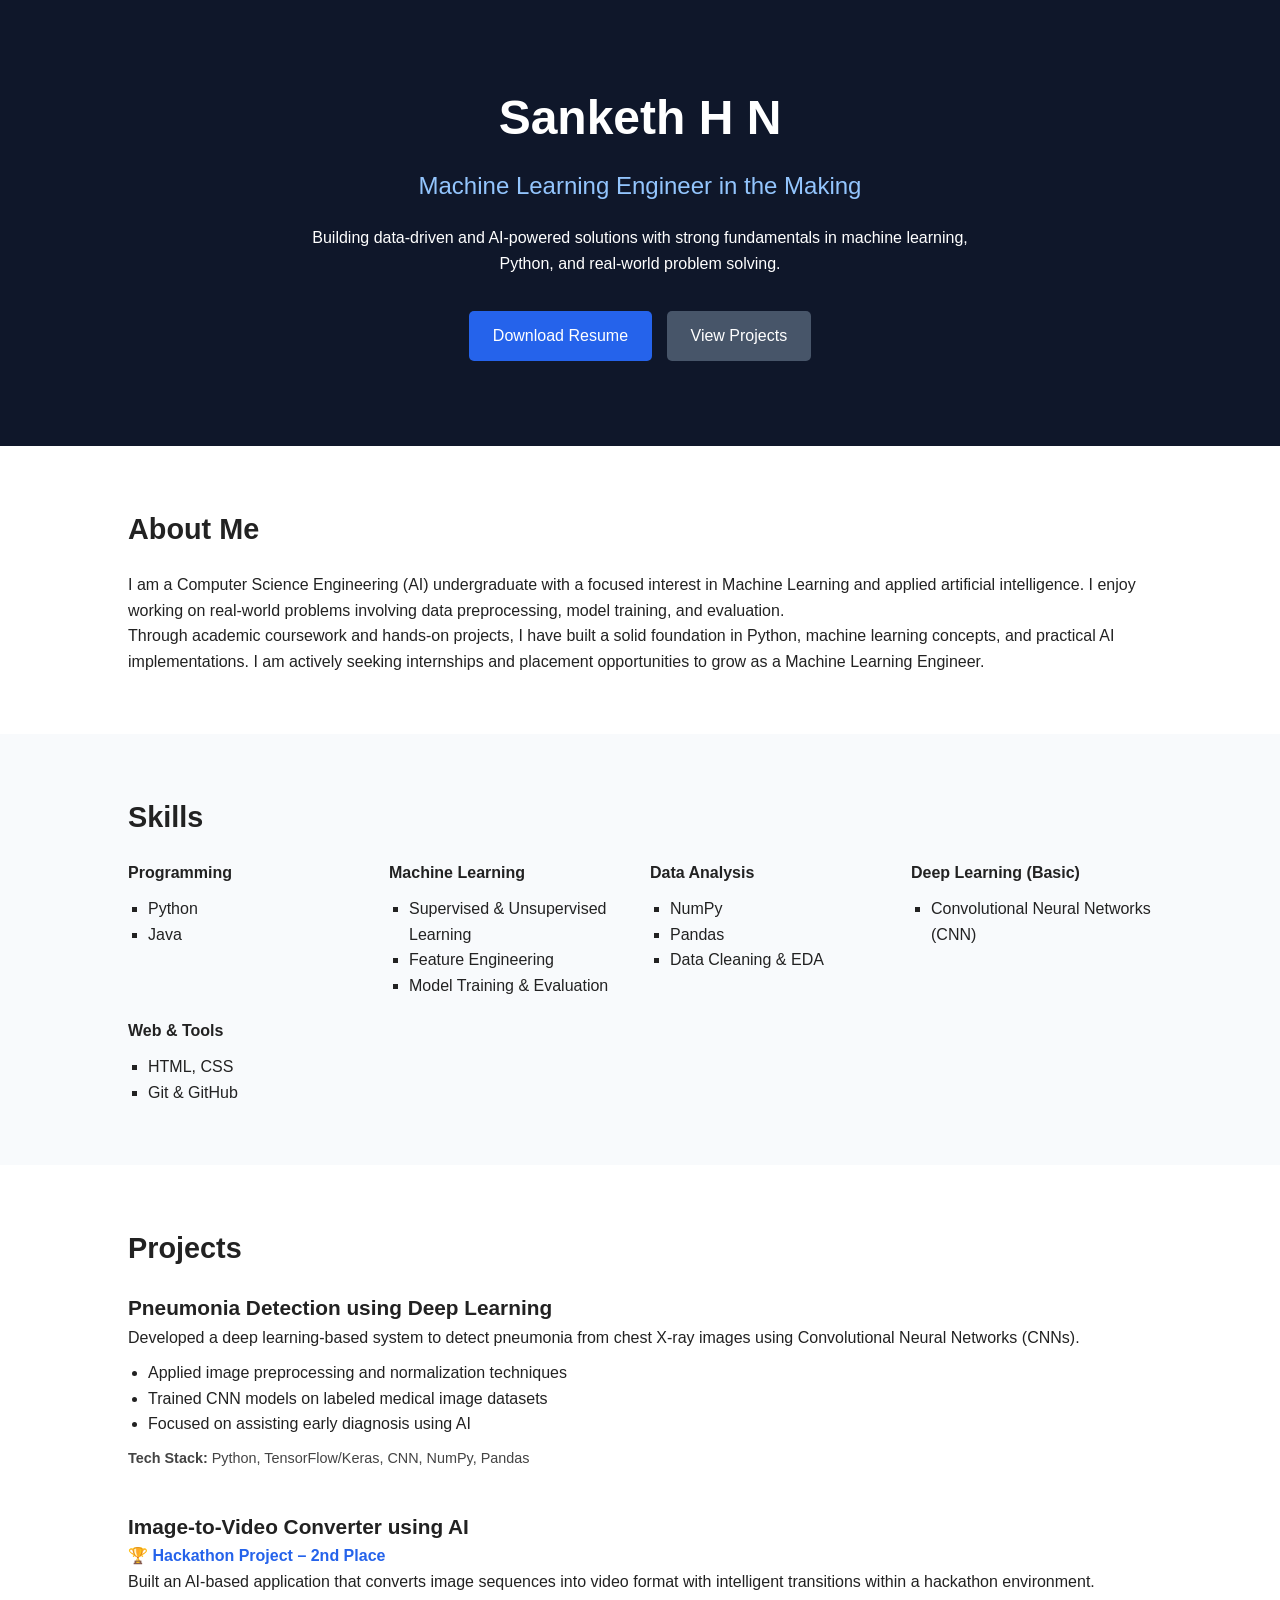
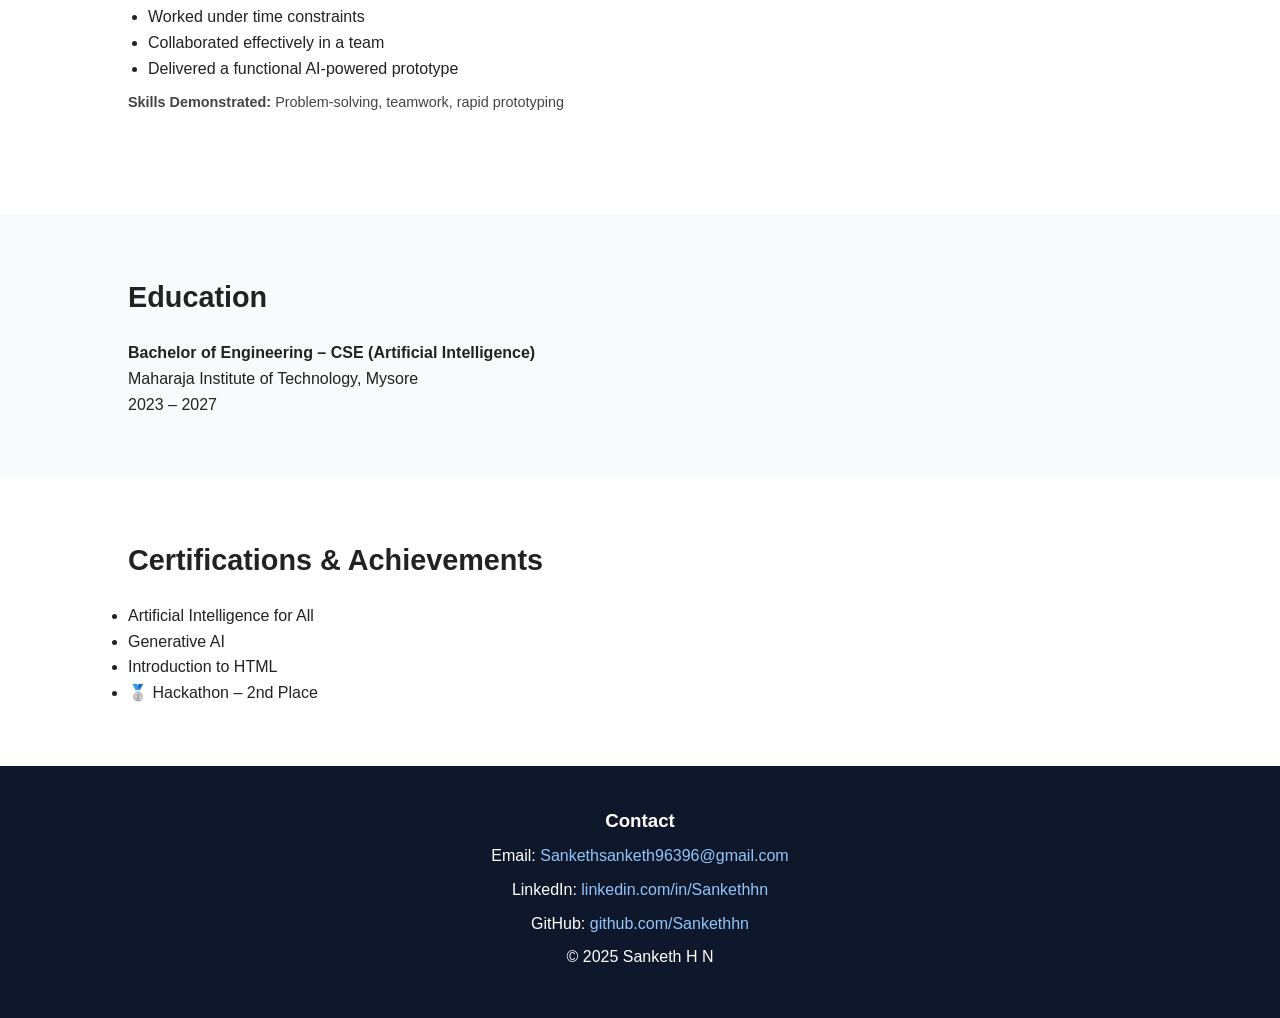
==== index.html @ 24d9e669 "Initial commit of portfolio website" ====
<!DOCTYPE html>
<html lang="en">
<head>
    <meta charset="UTF-8">
    <meta name="viewport" content="width=device-width, initial-scale=1.0">
    <title>Sanketh H N | Machine Learning Engineer</title>
    <link rel="stylesheet" href="style.css">
</head>
<body>

    <!-- HERO SECTION -->
    <header class="hero">
        <h1>Sanketh H N</h1>
        <h2>Machine Learning Engineer in the Making</h2>
        <p>
            Building data-driven and AI-powered solutions with strong fundamentals in
            machine learning, Python, and real-world problem solving.
        </p>
        <div class="buttons">
            <a href="assets/Sanketh_HN_Resume.pdf" target="_blank" class="btn">Download Resume</a>
            <a href="#projects" class="btn secondary">View Projects</a>
        </div>
    </header>

    <!-- ABOUT SECTION -->
    <section class="section">
        <h3>About Me</h3>
        <p>
            I am a Computer Science Engineering (AI) undergraduate with a focused interest
            in Machine Learning and applied artificial intelligence. I enjoy working on
            real-world problems involving data preprocessing, model training, and evaluation.
        </p>
        <p>
            Through academic coursework and hands-on projects, I have built a solid foundation
            in Python, machine learning concepts, and practical AI implementations.
            I am actively seeking internships and placement opportunities to grow as a
            Machine Learning Engineer.
        </p>
    </section>

    <!-- SKILLS SECTION -->
    <section class="section light">
        <h3>Skills</h3>

        <div class="skills-grid">
            <div>
                <h4>Programming</h4>
                <ul>
                    <li>Python</li>
                    <li>Java</li>
                </ul>
            </div>

            <div>
                <h4>Machine Learning</h4>
                <ul>
                    <li>Supervised & Unsupervised Learning</li>
                    <li>Feature Engineering</li>
                    <li>Model Training & Evaluation</li>
                </ul>
            </div>

            <div>
                <h4>Data Analysis</h4>
                <ul>
                    <li>NumPy</li>
                    <li>Pandas</li>
                    <li>Data Cleaning & EDA</li>
                </ul>
            </div>

            <div>
                <h4>Deep Learning (Basic)</h4>
                <ul>
                    <li>Convolutional Neural Networks (CNN)</li>
                </ul>
            </div>

            <div>
                <h4>Web & Tools</h4>
                <ul>
                    <li>HTML, CSS</li>
                    <li>Git & GitHub</li>
                </ul>
            </div>
        </div>
    </section>

    <!-- PROJECTS SECTION -->
    <section class="section" id="projects">
        <h3>Projects</h3>

        <div class="project">
            <h4>Pneumonia Detection using Deep Learning</h4>
            <p>
                Developed a deep learning-based system to detect pneumonia from chest
                X-ray images using Convolutional Neural Networks (CNNs).
            </p>
            <ul>
                <li>Applied image preprocessing and normalization techniques</li>
                <li>Trained CNN models on labeled medical image datasets</li>
                <li>Focused on assisting early diagnosis using AI</li>
            </ul>
            <p class="tech"><strong>Tech Stack:</strong> Python, TensorFlow/Keras, CNN, NumPy, Pandas</p>
        </div>

        <div class="project">
            <h4>Image-to-Video Converter using AI</h4>
            <p class="highlight">🏆 Hackathon Project – 2nd Place</p>
            <p>
                Built an AI-based application that converts image sequences into video
                format with intelligent transitions within a hackathon environment.
            </p>
            <ul>
                <li>Worked under time constraints</li>
                <li>Collaborated effectively in a team</li>
                <li>Delivered a functional AI-powered prototype</li>
            </ul>
            <p class="tech"><strong>Skills Demonstrated:</strong> Problem-solving, teamwork, rapid prototyping</p>
        </div>
    </section>

    <!-- EDUCATION SECTION -->
    <section class="section light">
        <h3>Education</h3>
        <p>
            <strong>Bachelor of Engineering – CSE (Artificial Intelligence)</strong><br>
            Maharaja Institute of Technology, Mysore<br>
            2023 – 2027
        </p>
    </section>

    <!-- CERTIFICATIONS -->
    <section class="section">
        <h3>Certifications & Achievements</h3>
        <ul>
            <li>Artificial Intelligence for All</li>
            <li>Generative AI</li>
            <li>Introduction to HTML</li>
            <li>🥈 Hackathon – 2nd Place</li>
        </ul>
    </section>

    <!-- CONTACT SECTION -->
    <footer class="footer">
        <h3>Contact</h3>
        <p>Email: <a href="mailto:Sankethsanketh96396@gmail.com">Sankethsanketh96396@gmail.com</a></p>
        <p>LinkedIn: <a href="https://www.linkedin.com/in/Sankethhn" target="_blank">linkedin.com/in/Sankethhn</a></p>
        <p>GitHub: <a href="https://github.com/Sankethhn" target="_blank">github.com/Sankethhn</a></p>
        <p class="copyright">© 2025 Sanketh H N</p>
    </footer>

</body>
</html>
---- style.css ----
* {
    margin: 0;
    padding: 0;
    box-sizing: border-box;
    font-family: Arial, Helvetica, sans-serif;
}

body {
    line-height: 1.6;
    color: #222;
    background-color: #ffffff;
}

/* HERO */
.hero {
    text-align: center;
    padding: 80px 20px;
    background: #0f172a;
    color: #ffffff;
}

.hero h1 {
    font-size: 3rem;
}

.hero h2 {
    margin-top: 10px;
    font-weight: 400;
    color: #93c5fd;
}

.hero p {
    max-width: 700px;
    margin: 20px auto;
}

.buttons {
    margin-top: 30px;
}

.btn {
    display: inline-block;
    padding: 12px 24px;
    margin: 5px;
    background: #2563eb;
    color: #fff;
    text-decoration: none;
    border-radius: 5px;
}

.btn.secondary {
    background: #475569;
}

.btn:hover {
    opacity: 0.9;
}

/* SECTIONS */
.section {
    padding: 60px 10%;
}

.section.light {
    background: #f8fafc;
}

.section h3 {
    margin-bottom: 20px;
    font-size: 1.8rem;
}

/* SKILLS */
.skills-grid {
    display: grid;
    grid-template-columns: repeat(auto-fit, minmax(220px, 1fr));
    gap: 20px;
}

.skills-grid h4 {
    margin-bottom: 10px;
}

.skills-grid ul {
    list-style: square;
    padding-left: 20px;
}

/* PROJECTS */
.project {
    margin-bottom: 40px;
}

.project h4 {
    font-size: 1.3rem;
}

.project ul {
    padding-left: 20px;
    margin: 10px 0;
}

.highlight {
    color: #2563eb;
    font-weight: bold;
}

.tech {
    font-size: 0.9rem;
    color: #444;
}

/* FOOTER */
.footer {
    background: #0f172a;
    color: #fff;
    text-align: center;
    padding: 40px 20px;
}

.footer a {
    color: #93c5fd;
    text-decoration: none;
}

.footer a:hover {
    text-decoration: underline;
}

.footer p {
    margin: 8px 0;
}

copyright {
    margin-top: 15px;
    font-size: 0.85rem;
}
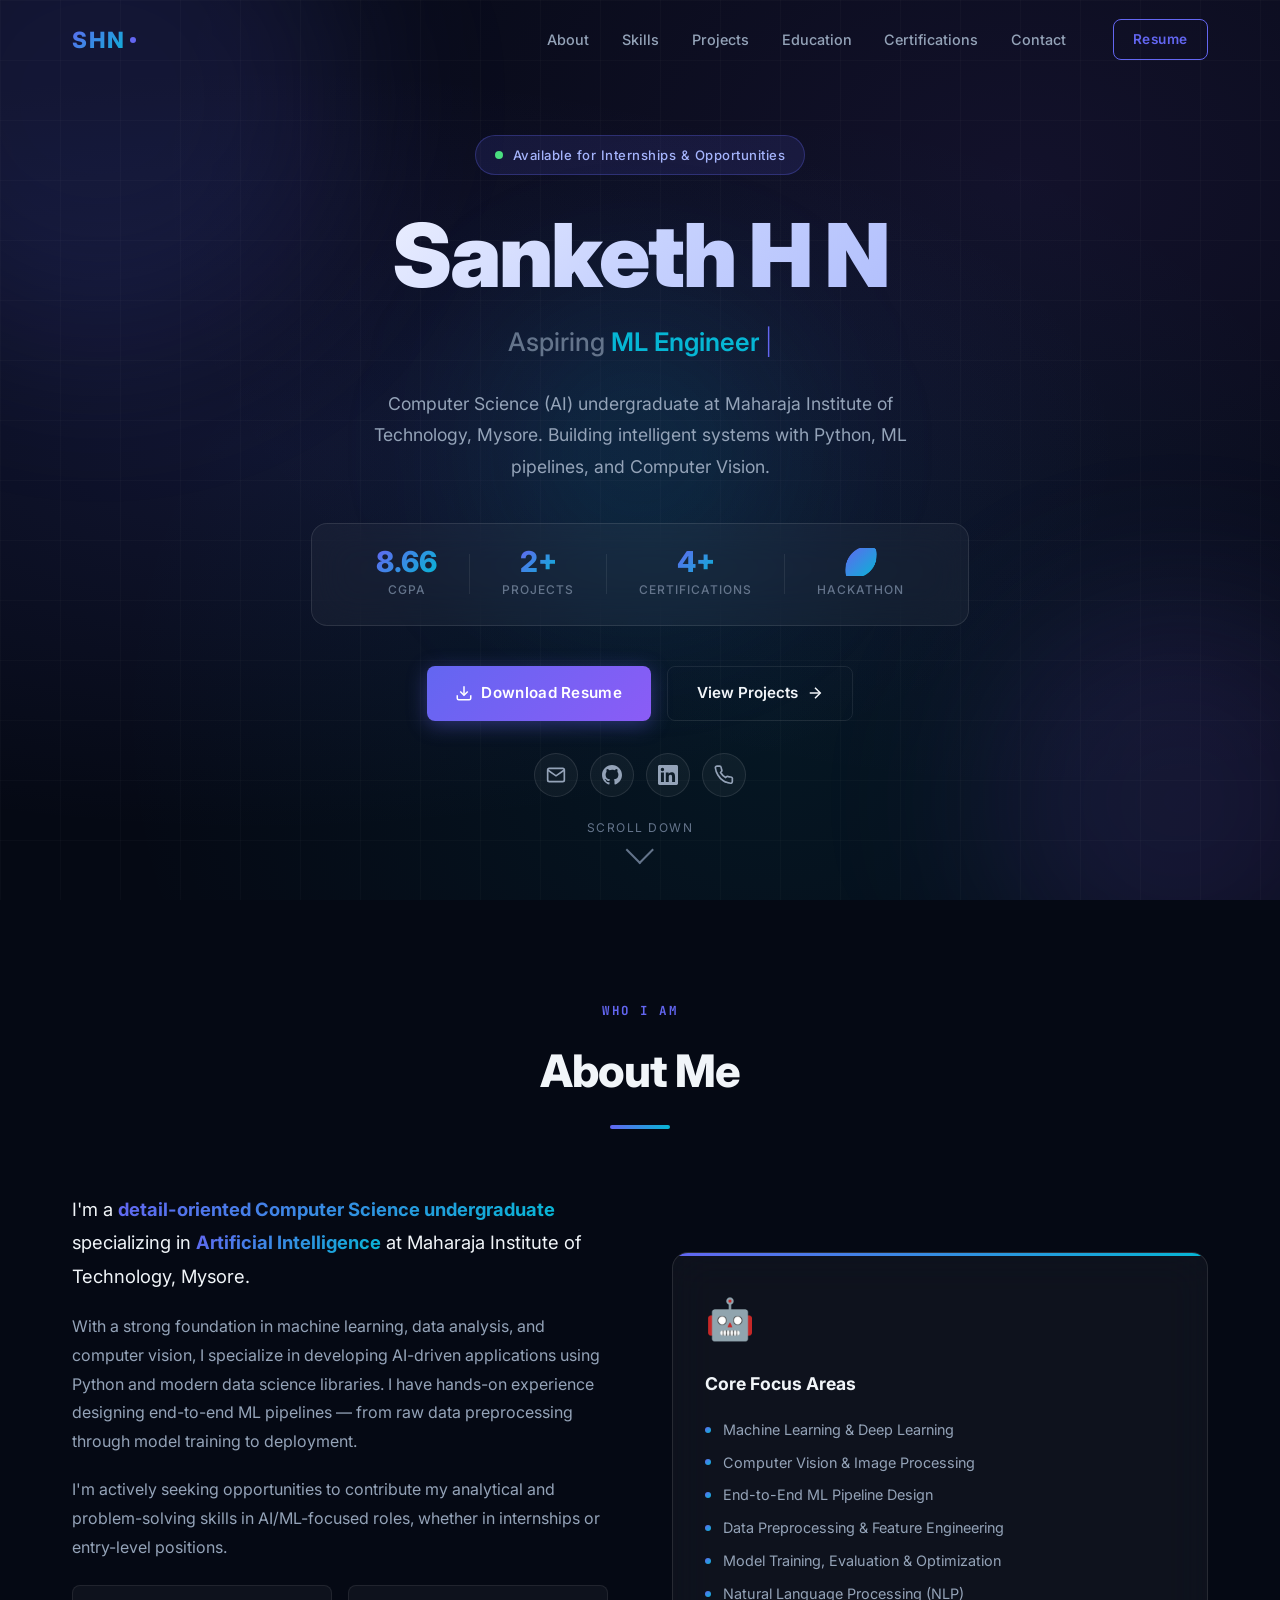
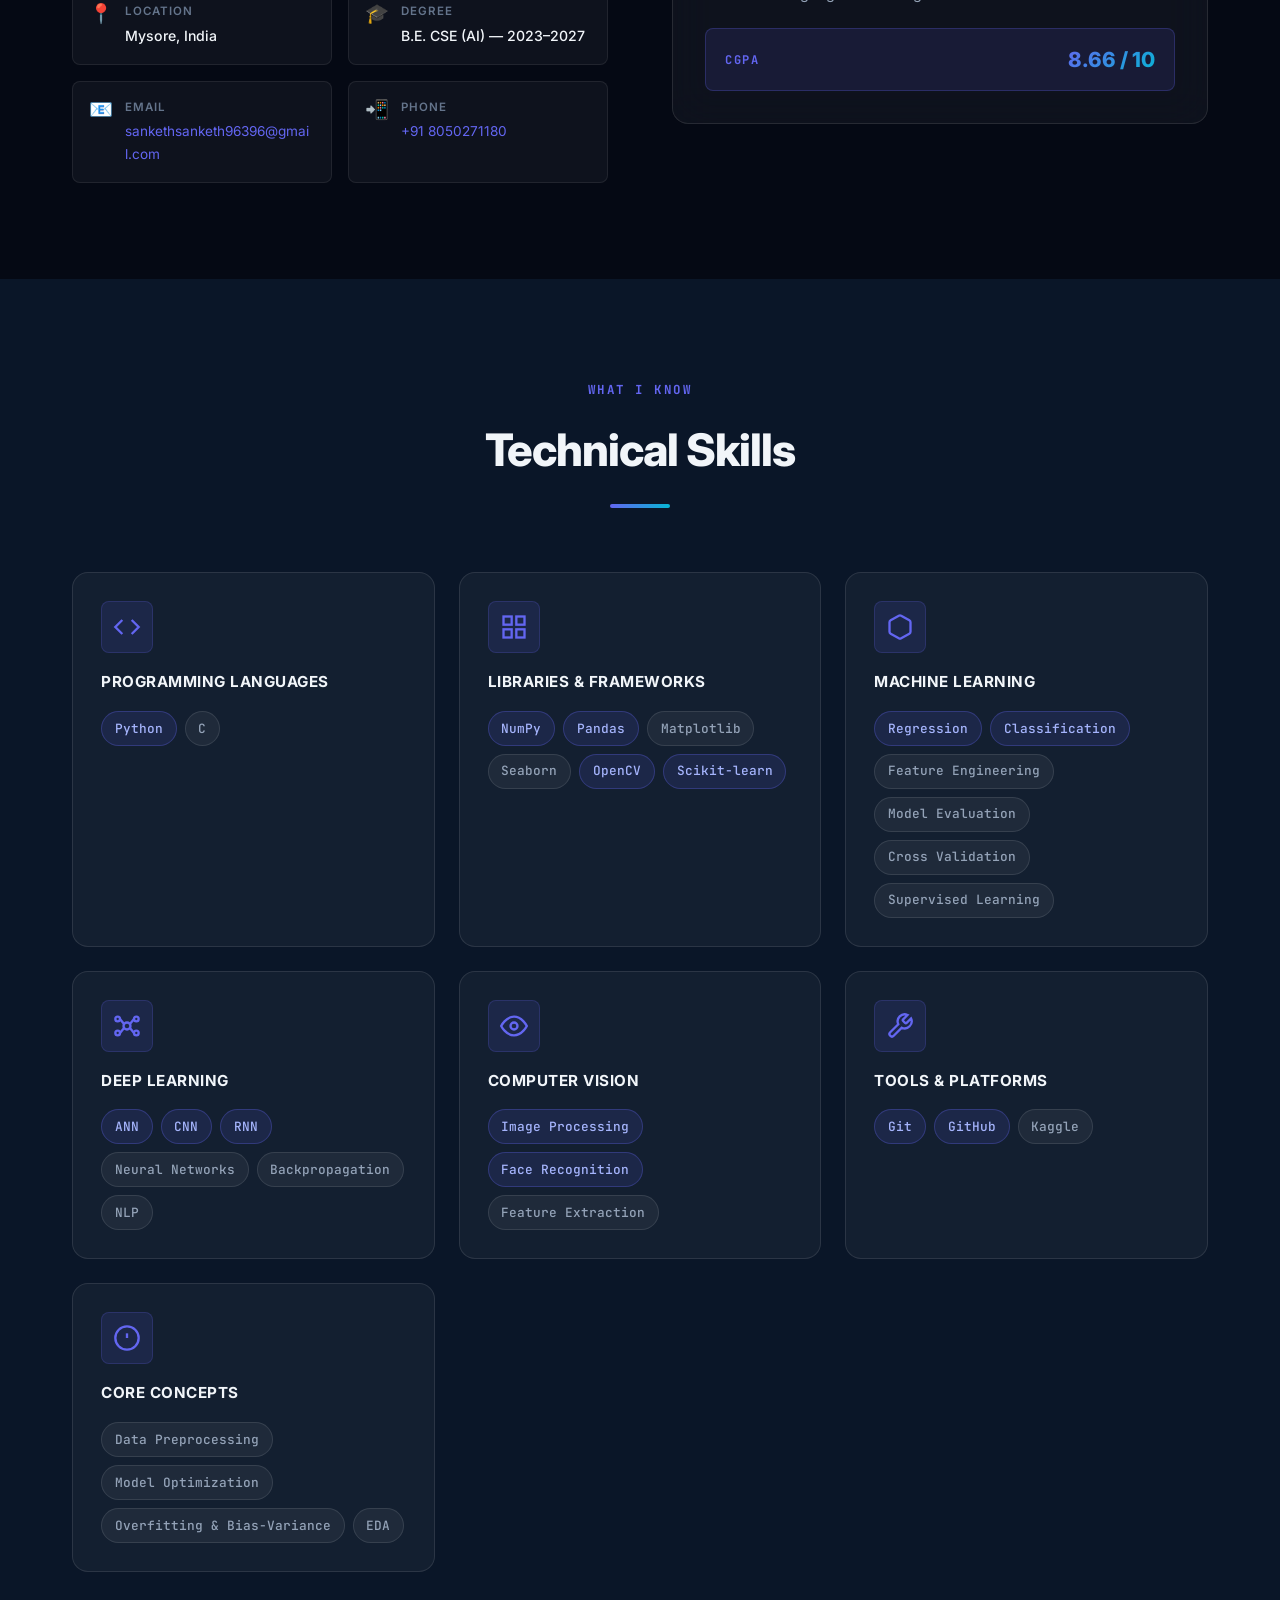
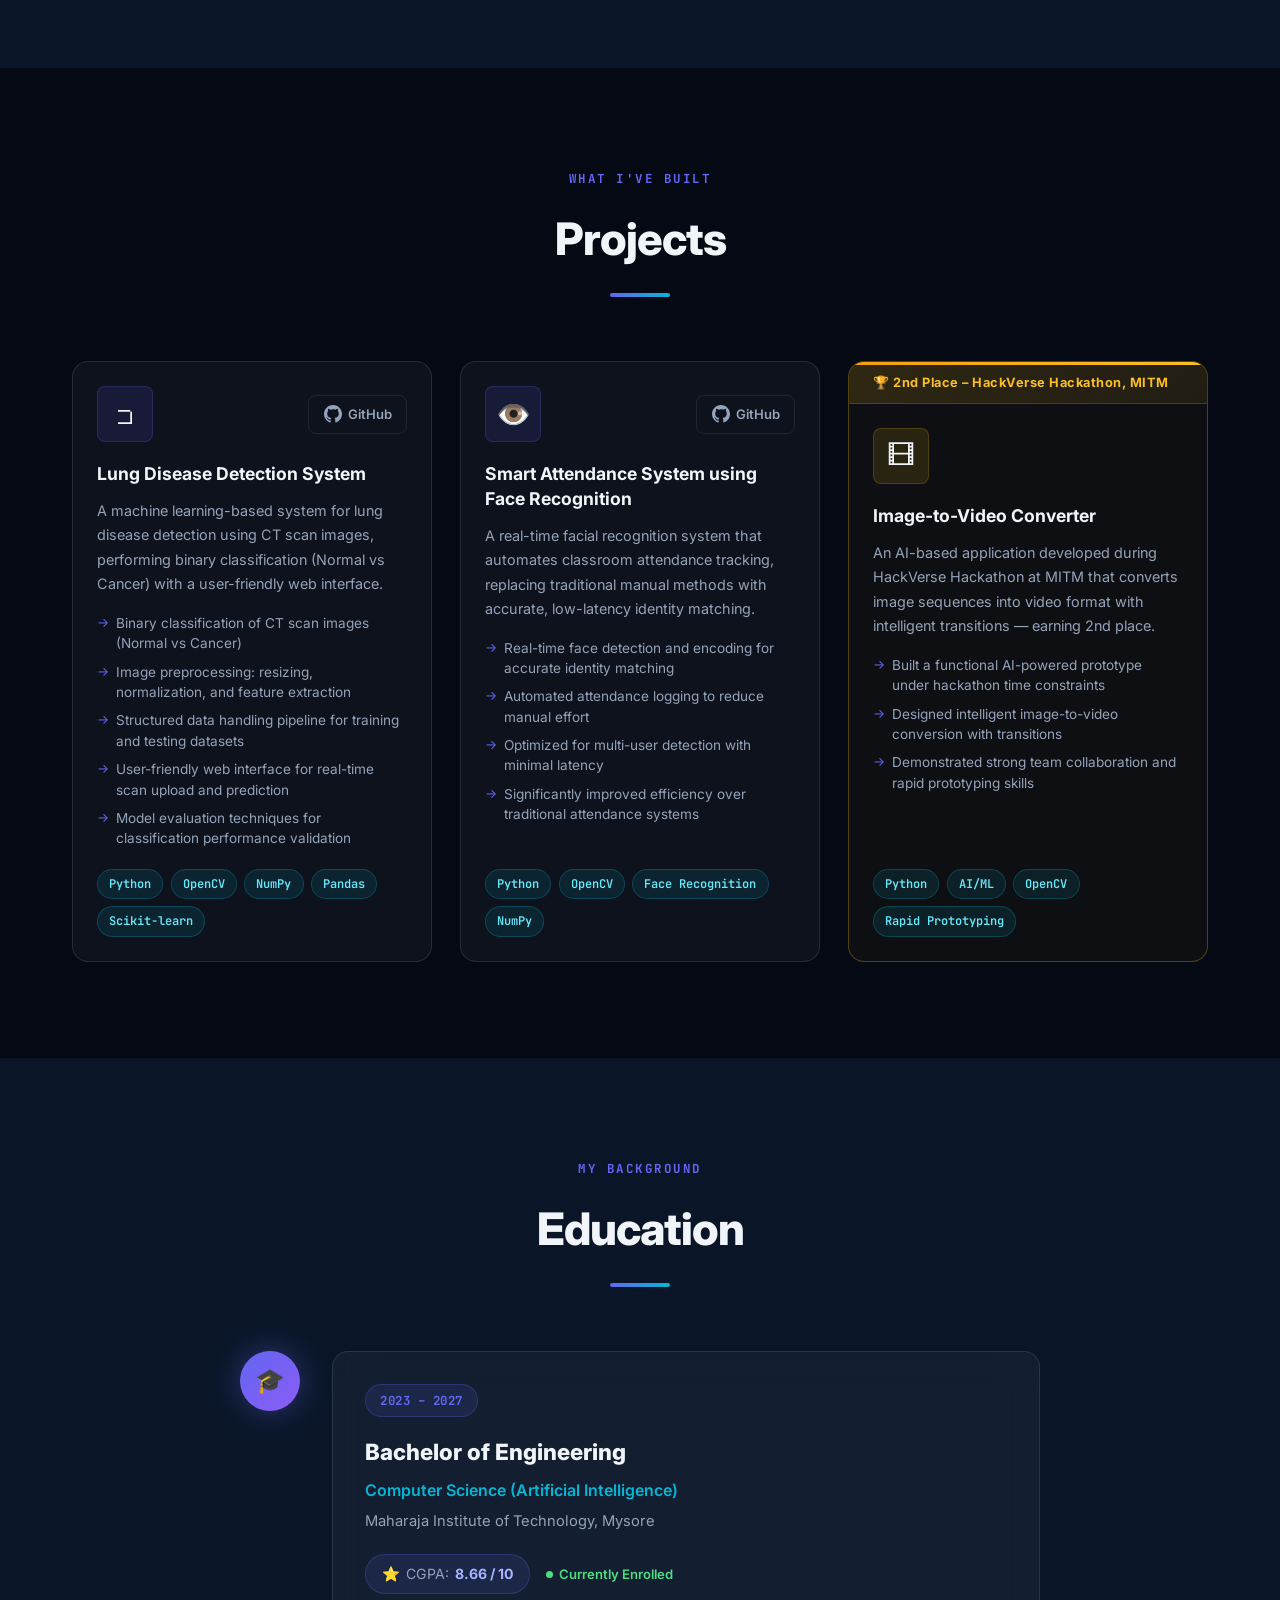
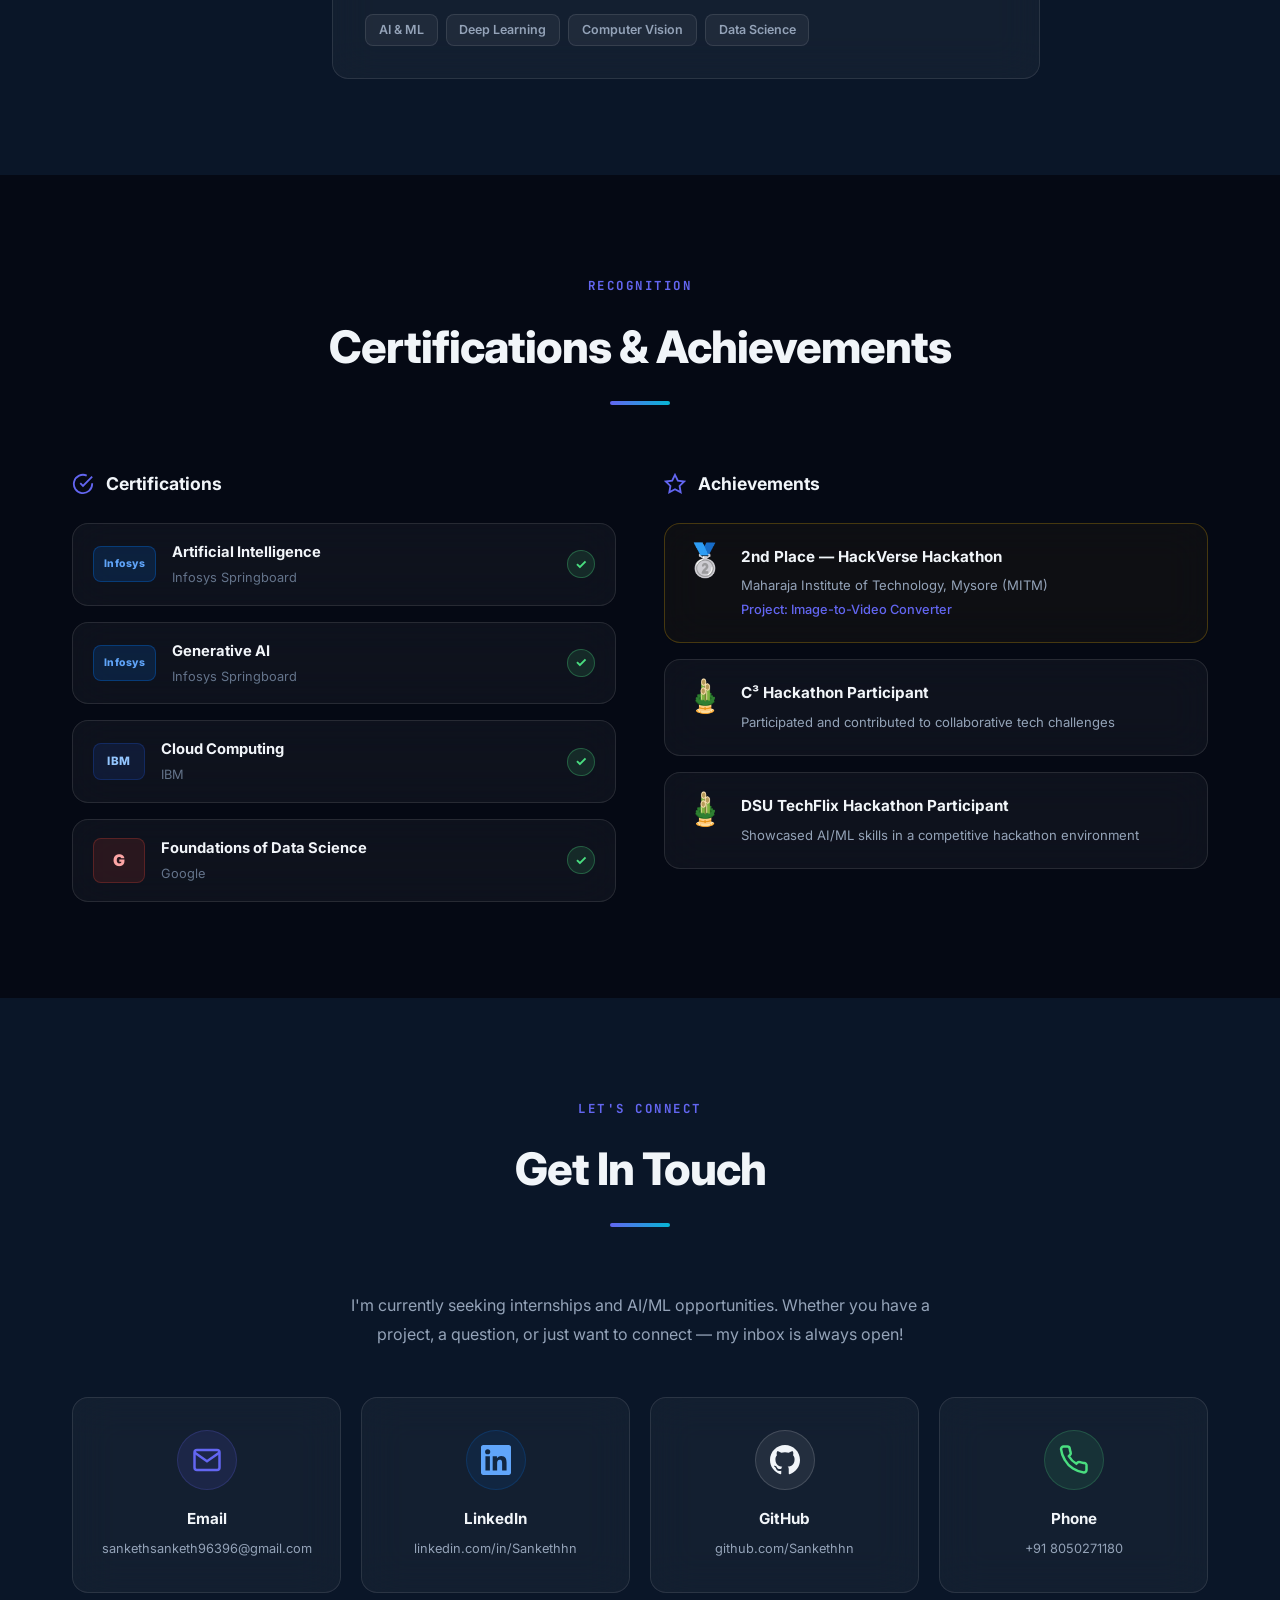
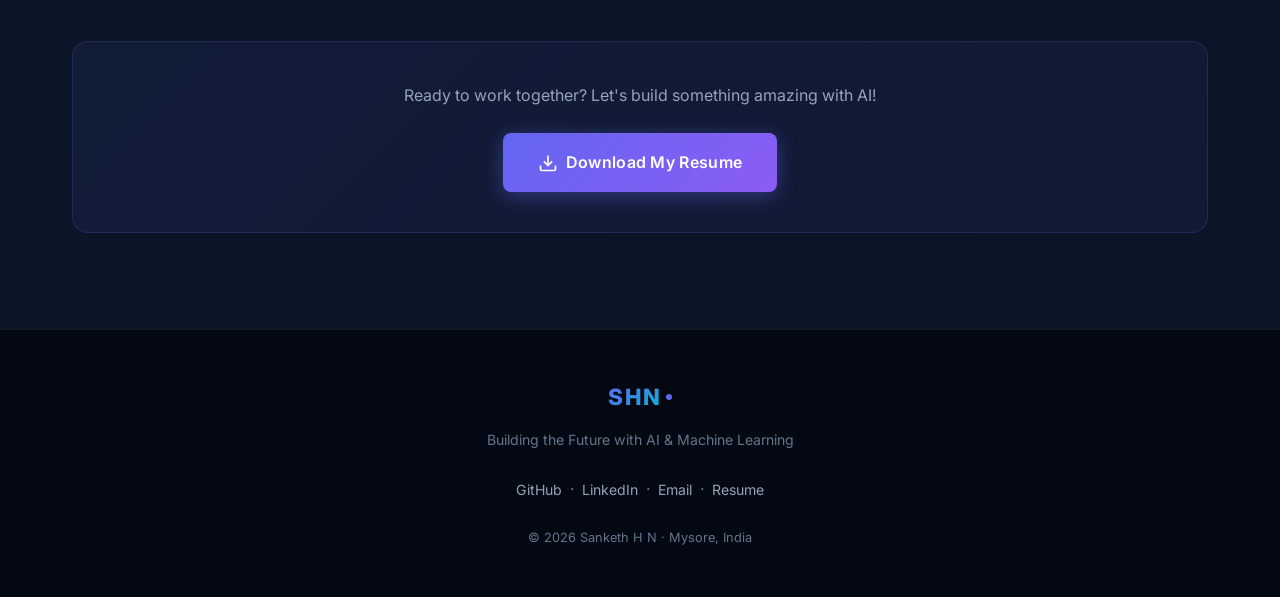
==== commit 795f542c: "Major portfolio upgrade: professional dark theme, glassmorphism, animations, full resume data - Comp" ====
--- a/index.html
+++ b/index.html
@@ -3,152 +3,629 @@
 <head>
     <meta charset="UTF-8">
     <meta name="viewport" content="width=device-width, initial-scale=1.0">
-    <title>Sanketh H N | Machine Learning Engineer</title>
+    <title>Sanketh H N | AI &amp; Machine Learning Engineer</title>
+    <meta name="description" content="Portfolio of Sanketh H N — Computer Science (AI) undergraduate specializing in Machine Learning, Deep Learning, and Computer Vision. Based in Mysore, India.">
+    <meta name="keywords" content="Sanketh H N, Machine Learning, AI, Deep Learning, Python, Computer Vision, Portfolio">
+    <meta name="author" content="Sanketh H N">
+    <link rel="preconnect" href="https://fonts.googleapis.com">
+    <link rel="preconnect" href="https://fonts.gstatic.com" crossorigin>
+    <link href="https://fonts.googleapis.com/css2?family=Inter:wght@300;400;500;600;700;800;900&family=JetBrains+Mono:wght@400;500&display=swap" rel="stylesheet">
     <link rel="stylesheet" href="style.css">
 </head>
 <body>
 
+    <!-- NAVIGATION -->
+    <nav class="navbar" id="navbar">
+        <div class="nav-container">
+            <div class="nav-logo">
+                <span class="logo-text">SHN</span>
+                <span class="logo-dot"></span>
+            </div>
+            <ul class="nav-links" id="navLinks">
+                <li><a href="#about" class="nav-link" id="nav-about">About</a></li>
+                <li><a href="#skills" class="nav-link" id="nav-skills">Skills</a></li>
+                <li><a href="#projects" class="nav-link" id="nav-projects">Projects</a></li>
+                <li><a href="#education" class="nav-link" id="nav-education">Education</a></li>
+                <li><a href="#certifications" class="nav-link" id="nav-certifications">Certifications</a></li>
+                <li><a href="#contact" class="nav-link" id="nav-contact">Contact</a></li>
+            </ul>
+            <a href="assets/Sanketh-H-N-Resume.pdf" target="_blank" class="nav-resume-btn" id="nav-resume">Resume</a>
+            <button class="hamburger" id="hamburger" aria-label="Toggle navigation">
+                <span></span><span></span><span></span>
+            </button>
+        </div>
+    </nav>
+
     <!-- HERO SECTION -->
-    <header class="hero">
-        <h1>Sanketh H N</h1>
-        <h2>Machine Learning Engineer in the Making</h2>
-        <p>
-            Building data-driven and AI-powered solutions with strong fundamentals in
-            machine learning, Python, and real-world problem solving.
-        </p>
-        <div class="buttons">
-            <a href="assets/Sanketh_HN_Resume.pdf" target="_blank" class="btn">Download Resume</a>
-            <a href="#projects" class="btn secondary">View Projects</a>
-        </div>
-    </header>
+    <section class="hero" id="hero">
+        <div class="hero-bg">
+            <div class="hero-orb orb-1"></div>
+            <div class="hero-orb orb-2"></div>
+            <div class="hero-orb orb-3"></div>
+            <div class="grid-overlay"></div>
+        </div>
+        <div class="hero-content">
+            <div class="hero-badge">
+                <span class="badge-dot"></span>
+                Available for Internships &amp; Opportunities
+            </div>
+            <h1 class="hero-name">Sanketh H N</h1>
+            <div class="hero-title-wrapper">
+                <span class="hero-prefix">Aspiring </span>
+                <span class="hero-title" id="typingText"></span>
+                <span class="cursor">|</span>
+            </div>
+            <p class="hero-description">
+                Computer Science (AI) undergraduate at Maharaja Institute of Technology, Mysore.
+                Building intelligent systems with Python, ML pipelines, and Computer Vision.
+            </p>
+            <div class="hero-stats">
+                <div class="stat-item">
+                    <span class="stat-number">8.66</span>
+                    <span class="stat-label">CGPA</span>
+                </div>
+                <div class="stat-divider"></div>
+                <div class="stat-item">
+                    <span class="stat-number">2+</span>
+                    <span class="stat-label">Projects</span>
+                </div>
+                <div class="stat-divider"></div>
+                <div class="stat-item">
+                    <span class="stat-number">4+</span>
+                    <span class="stat-label">Certifications</span>
+                </div>
+                <div class="stat-divider"></div>
+                <div class="stat-item">
+                    <span class="stat-number">&#127944;</span>
+                    <span class="stat-label">Hackathon</span>
+                </div>
+            </div>
+            <div class="hero-cta">
+                <a href="assets/Sanketh-H-N-Resume.pdf" target="_blank" class="btn-primary" id="hero-resume-btn">
+                    <svg width="18" height="18" viewBox="0 0 24 24" fill="none" stroke="currentColor" stroke-width="2"><path d="M21 15v4a2 2 0 0 1-2 2H5a2 2 0 0 1-2-2v-4"/><polyline points="7 10 12 15 17 10"/><line x1="12" y1="15" x2="12" y2="3"/></svg>
+                    Download Resume
+                </a>
+                <a href="#projects" class="btn-secondary" id="hero-projects-btn">
+                    View Projects
+                    <svg width="18" height="18" viewBox="0 0 24 24" fill="none" stroke="currentColor" stroke-width="2"><line x1="5" y1="12" x2="19" y2="12"/><polyline points="12 5 19 12 12 19"/></svg>
+                </a>
+            </div>
+            <div class="hero-links">
+                <a href="mailto:sankethsanketh96396@gmail.com" class="social-link" id="hero-email" title="Email">
+                    <svg width="20" height="20" viewBox="0 0 24 24" fill="none" stroke="currentColor" stroke-width="2"><path d="M4 4h16c1.1 0 2 .9 2 2v12c0 1.1-.9 2-2 2H4c-1.1 0-2-.9-2-2V6c0-1.1.9-2 2-2z"/><polyline points="22,6 12,13 2,6"/></svg>
+                </a>
+                <a href="https://github.com/Sankethhn" target="_blank" class="social-link" id="hero-github" title="GitHub">
+                    <svg width="20" height="20" viewBox="0 0 24 24" fill="currentColor"><path d="M12 0C5.374 0 0 5.373 0 12c0 5.302 3.438 9.8 8.207 11.387.599.111.793-.261.793-.577v-2.234c-3.338.726-4.033-1.416-4.033-1.416-.546-1.387-1.333-1.756-1.333-1.756-1.089-.745.083-.729.083-.729 1.205.084 1.839 1.237 1.839 1.237 1.07 1.834 2.807 1.304 3.492.997.107-.775.418-1.305.762-1.604-2.665-.305-5.467-1.334-5.467-5.931 0-1.311.469-2.381 1.236-3.221-.124-.303-.535-1.524.117-3.176 0 0 1.008-.322 3.301 1.23A11.509 11.509 0 0 1 12 5.803c1.02.005 2.047.138 3.006.404 2.291-1.552 3.297-1.23 3.297-1.23.653 1.653.242 2.874.118 3.176.77.84 1.235 1.911 1.235 3.221 0 4.609-2.807 5.624-5.479 5.921.43.372.823 1.102.823 2.222v3.293c0 .319.192.694.801.576C20.566 21.797 24 17.3 24 12c0-6.627-5.373-12-12-12z"/></svg>
+                </a>
+                <a href="https://linkedin.com/in/Sankethhn" target="_blank" class="social-link" id="hero-linkedin" title="LinkedIn">
+                    <svg width="20" height="20" viewBox="0 0 24 24" fill="currentColor"><path d="M20.447 20.452h-3.554v-5.569c0-1.328-.027-3.037-1.852-3.037-1.853 0-2.136 1.445-2.136 2.939v5.667H9.351V9h3.414v1.561h.046c.477-.9 1.637-1.85 3.37-1.85 3.601 0 4.267 2.37 4.267 5.455v6.286zM5.337 7.433a2.062 2.062 0 0 1-2.063-2.065 2.064 2.064 0 1 1 2.063 2.065zm1.782 13.019H3.555V9h3.564v11.452zM22.225 0H1.771C.792 0 0 .774 0 1.729v20.542C0 23.227.792 24 1.771 24h20.451C23.2 24 24 23.227 24 22.271V1.729C24 .774 23.2 0 22.222 0h.003z"/></svg>
+                </a>
+                <a href="tel:+918050271180" class="social-link" id="hero-phone" title="Phone">
+                    <svg width="20" height="20" viewBox="0 0 24 24" fill="none" stroke="currentColor" stroke-width="2"><path d="M22 16.92v3a2 2 0 0 1-2.18 2 19.79 19.79 0 0 1-8.63-3.07A19.5 19.5 0 0 1 4.69 12a19.79 19.79 0 0 1-3.07-8.67A2 2 0 0 1 3.6 1.28h3a2 2 0 0 1 2 1.72 12.84 12.84 0 0 0 .7 2.81 2 2 0 0 1-.45 2.11L7.91 9a16 16 0 0 0 6 6l.82-.82a2 2 0 0 1 2.11-.45 12.84 12.84 0 0 0 2.81.7A2 2 0 0 1 22 16.92z"/></svg>
+                </a>
+            </div>
+        </div>
+        <div class="scroll-indicator">
+            <span>Scroll Down</span>
+            <div class="scroll-arrow"></div>
+        </div>
+    </section>
 
     <!-- ABOUT SECTION -->
-    <section class="section">
-        <h3>About Me</h3>
-        <p>
-            I am a Computer Science Engineering (AI) undergraduate with a focused interest
-            in Machine Learning and applied artificial intelligence. I enjoy working on
-            real-world problems involving data preprocessing, model training, and evaluation.
-        </p>
-        <p>
-            Through academic coursework and hands-on projects, I have built a solid foundation
-            in Python, machine learning concepts, and practical AI implementations.
-            I am actively seeking internships and placement opportunities to grow as a
-            Machine Learning Engineer.
-        </p>
+    <section class="section" id="about">
+        <div class="container">
+            <div class="section-header">
+                <span class="section-tag">Who I Am</span>
+                <h2 class="section-title">About Me</h2>
+                <div class="title-underline"></div>
+            </div>
+            <div class="about-grid">
+                <div class="about-text fade-in">
+                    <p class="about-lead">
+                        I'm a <strong>detail-oriented Computer Science undergraduate</strong> specializing in
+                        <strong>Artificial Intelligence</strong> at Maharaja Institute of Technology, Mysore.
+                    </p>
+                    <p>
+                        With a strong foundation in machine learning, data analysis, and computer vision,
+                        I specialize in developing AI-driven applications using Python and modern data science
+                        libraries. I have hands-on experience designing end-to-end ML pipelines — from raw
+                        data preprocessing through model training to deployment.
+                    </p>
+                    <p>
+                        I'm actively seeking opportunities to contribute my analytical and problem-solving skills
+                        in AI/ML-focused roles, whether in internships or entry-level positions.
+                    </p>
+                    <div class="about-info-grid">
+                        <div class="info-item">
+                            <span class="info-icon">&#128205;</span>
+                            <div>
+                                <span class="info-label">Location</span>
+                                <span class="info-value">Mysore, India</span>
+                            </div>
+                        </div>
+                        <div class="info-item">
+                            <span class="info-icon">&#127891;</span>
+                            <div>
+                                <span class="info-label">Degree</span>
+                                <span class="info-value">B.E. CSE (AI) — 2023–2027</span>
+                            </div>
+                        </div>
+                        <div class="info-item">
+                            <span class="info-icon">&#128231;</span>
+                            <div>
+                                <span class="info-label">Email</span>
+                                <a href="mailto:sankethsanketh96396@gmail.com" class="info-link">sankethsanketh96396@gmail.com</a>
+                            </div>
+                        </div>
+                        <div class="info-item">
+                            <span class="info-icon">&#128242;</span>
+                            <div>
+                                <span class="info-label">Phone</span>
+                                <a href="tel:+918050271180" class="info-link">+91 8050271180</a>
+                            </div>
+                        </div>
+                    </div>
+                </div>
+                <div class="about-card-wrap fade-in">
+                    <div class="about-card glass-card">
+                        <div class="card-header-accent"></div>
+                        <div class="card-icon-wrap">
+                            <span class="card-icon">&#129302;</span>
+                        </div>
+                        <h3>Core Focus Areas</h3>
+                        <ul class="focus-list">
+                            <li><span class="focus-dot"></span>Machine Learning &amp; Deep Learning</li>
+                            <li><span class="focus-dot"></span>Computer Vision &amp; Image Processing</li>
+                            <li><span class="focus-dot"></span>End-to-End ML Pipeline Design</li>
+                            <li><span class="focus-dot"></span>Data Preprocessing &amp; Feature Engineering</li>
+                            <li><span class="focus-dot"></span>Model Training, Evaluation &amp; Optimization</li>
+                            <li><span class="focus-dot"></span>Natural Language Processing (NLP)</li>
+                        </ul>
+                        <div class="cgpa-badge">
+                            <span class="cgpa-label">CGPA</span>
+                            <span class="cgpa-value">8.66 / 10</span>
+                        </div>
+                    </div>
+                </div>
+            </div>
+        </div>
     </section>
 
     <!-- SKILLS SECTION -->
-    <section class="section light">
-        <h3>Skills</h3>
-
-        <div class="skills-grid">
-            <div>
-                <h4>Programming</h4>
-                <ul>
-                    <li>Python</li>
-                    <li>Java</li>
-                </ul>
-            </div>
-
-            <div>
-                <h4>Machine Learning</h4>
-                <ul>
-                    <li>Supervised & Unsupervised Learning</li>
-                    <li>Feature Engineering</li>
-                    <li>Model Training & Evaluation</li>
-                </ul>
-            </div>
-
-            <div>
-                <h4>Data Analysis</h4>
-                <ul>
-                    <li>NumPy</li>
-                    <li>Pandas</li>
-                    <li>Data Cleaning & EDA</li>
-                </ul>
-            </div>
-
-            <div>
-                <h4>Deep Learning (Basic)</h4>
-                <ul>
-                    <li>Convolutional Neural Networks (CNN)</li>
-                </ul>
-            </div>
-
-            <div>
-                <h4>Web & Tools</h4>
-                <ul>
-                    <li>HTML, CSS</li>
-                    <li>Git & GitHub</li>
-                </ul>
+    <section class="section section-dark" id="skills">
+        <div class="container">
+            <div class="section-header">
+                <span class="section-tag">What I Know</span>
+                <h2 class="section-title">Technical Skills</h2>
+                <div class="title-underline"></div>
+            </div>
+            <div class="skills-grid">
+
+                <div class="skill-category fade-in" id="skill-prog">
+                    <div class="skill-cat-icon">
+                        <svg width="28" height="28" viewBox="0 0 24 24" fill="none" stroke="currentColor" stroke-width="2"><polyline points="16 18 22 12 16 6"/><polyline points="8 6 2 12 8 18"/></svg>
+                    </div>
+                    <h3>Programming Languages</h3>
+                    <div class="skill-tags">
+                        <span class="skill-tag primary">Python</span>
+                        <span class="skill-tag">C</span>
+                    </div>
+                </div>
+
+                <div class="skill-category fade-in" id="skill-libs">
+                    <div class="skill-cat-icon">
+                        <svg width="28" height="28" viewBox="0 0 24 24" fill="none" stroke="currentColor" stroke-width="2"><rect x="3" y="3" width="7" height="7"/><rect x="14" y="3" width="7" height="7"/><rect x="14" y="14" width="7" height="7"/><rect x="3" y="14" width="7" height="7"/></svg>
+                    </div>
+                    <h3>Libraries &amp; Frameworks</h3>
+                    <div class="skill-tags">
+                        <span class="skill-tag primary">NumPy</span>
+                        <span class="skill-tag primary">Pandas</span>
+                        <span class="skill-tag">Matplotlib</span>
+                        <span class="skill-tag">Seaborn</span>
+                        <span class="skill-tag primary">OpenCV</span>
+                        <span class="skill-tag primary">Scikit-learn</span>
+                    </div>
+                </div>
+
+                <div class="skill-category fade-in" id="skill-ml">
+                    <div class="skill-cat-icon">
+                        <svg width="28" height="28" viewBox="0 0 24 24" fill="none" stroke="currentColor" stroke-width="2"><path d="M21 16V8a2 2 0 0 0-1-1.73l-7-4a2 2 0 0 0-2 0l-7 4A2 2 0 0 0 3 8v8a2 2 0 0 0 1 1.73l7 4a2 2 0 0 0 2 0l7-4A2 2 0 0 0 21 16z"/></svg>
+                    </div>
+                    <h3>Machine Learning</h3>
+                    <div class="skill-tags">
+                        <span class="skill-tag primary">Regression</span>
+                        <span class="skill-tag primary">Classification</span>
+                        <span class="skill-tag">Feature Engineering</span>
+                        <span class="skill-tag">Model Evaluation</span>
+                        <span class="skill-tag">Cross Validation</span>
+                        <span class="skill-tag">Supervised Learning</span>
+                    </div>
+                </div>
+
+                <div class="skill-category fade-in" id="skill-dl">
+                    <div class="skill-cat-icon">
+                        <svg width="28" height="28" viewBox="0 0 24 24" fill="none" stroke="currentColor" stroke-width="2"><circle cx="12" cy="12" r="3"/><circle cx="4" cy="6" r="2"/><circle cx="20" cy="6" r="2"/><circle cx="4" cy="18" r="2"/><circle cx="20" cy="18" r="2"/><line x1="6" y1="6" x2="10" y2="11"/><line x1="18" y1="6" x2="14" y2="11"/><line x1="6" y1="18" x2="10" y2="13"/><line x1="18" y1="18" x2="14" y2="13"/></svg>
+                    </div>
+                    <h3>Deep Learning</h3>
+                    <div class="skill-tags">
+                        <span class="skill-tag primary">ANN</span>
+                        <span class="skill-tag primary">CNN</span>
+                        <span class="skill-tag primary">RNN</span>
+                        <span class="skill-tag">Neural Networks</span>
+                        <span class="skill-tag">Backpropagation</span>
+                        <span class="skill-tag">NLP</span>
+                    </div>
+                </div>
+
+                <div class="skill-category fade-in" id="skill-cv">
+                    <div class="skill-cat-icon">
+                        <svg width="28" height="28" viewBox="0 0 24 24" fill="none" stroke="currentColor" stroke-width="2"><path d="M1 12s4-8 11-8 11 8 11 8-4 8-11 8-11-8-11-8z"/><circle cx="12" cy="12" r="3"/></svg>
+                    </div>
+                    <h3>Computer Vision</h3>
+                    <div class="skill-tags">
+                        <span class="skill-tag primary">Image Processing</span>
+                        <span class="skill-tag primary">Face Recognition</span>
+                        <span class="skill-tag">Feature Extraction</span>
+                    </div>
+                </div>
+
+                <div class="skill-category fade-in" id="skill-tools">
+                    <div class="skill-cat-icon">
+                        <svg width="28" height="28" viewBox="0 0 24 24" fill="none" stroke="currentColor" stroke-width="2"><path d="M14.7 6.3a1 1 0 0 0 0 1.4l1.6 1.6a1 1 0 0 0 1.4 0l3.77-3.77a6 6 0 0 1-7.94 7.94l-6.91 6.91a2.12 2.12 0 0 1-3-3l6.91-6.91a6 6 0 0 1 7.94-7.94l-3.76 3.76z"/></svg>
+                    </div>
+                    <h3>Tools &amp; Platforms</h3>
+                    <div class="skill-tags">
+                        <span class="skill-tag primary">Git</span>
+                        <span class="skill-tag primary">GitHub</span>
+                        <span class="skill-tag">Kaggle</span>
+                    </div>
+                </div>
+
+                <div class="skill-category fade-in" id="skill-core">
+                    <div class="skill-cat-icon">
+                        <svg width="28" height="28" viewBox="0 0 24 24" fill="none" stroke="currentColor" stroke-width="2"><circle cx="12" cy="12" r="10"/><line x1="12" y1="8" x2="12" y2="12"/><line x1="12" y1="16" x2="12.01" y2="16"/></svg>
+                    </div>
+                    <h3>Core Concepts</h3>
+                    <div class="skill-tags">
+                        <span class="skill-tag">Data Preprocessing</span>
+                        <span class="skill-tag">Model Optimization</span>
+                        <span class="skill-tag">Overfitting &amp; Bias-Variance</span>
+                        <span class="skill-tag">EDA</span>
+                    </div>
+                </div>
+
             </div>
         </div>
     </section>
 
     <!-- PROJECTS SECTION -->
     <section class="section" id="projects">
-        <h3>Projects</h3>
-
-        <div class="project">
-            <h4>Pneumonia Detection using Deep Learning</h4>
-            <p>
-                Developed a deep learning-based system to detect pneumonia from chest
-                X-ray images using Convolutional Neural Networks (CNNs).
+        <div class="container">
+            <div class="section-header">
+                <span class="section-tag">What I've Built</span>
+                <h2 class="section-title">Projects</h2>
+                <div class="title-underline"></div>
+            </div>
+            <div class="projects-grid">
+
+                <!-- Project 1 -->
+                <div class="project-card fade-in" id="project-lung">
+                    <div class="project-card-top">
+                        <div class="project-icon-wrap">
+                            <span class="project-icon">&#129978;</span>
+                        </div>
+                        <div class="project-links">
+                            <a href="https://github.com/Sankethhn/Lung_detection" target="_blank" class="project-link-btn" id="proj-lung-github" title="View on GitHub">
+                                <svg width="18" height="18" viewBox="0 0 24 24" fill="currentColor"><path d="M12 0C5.374 0 0 5.373 0 12c0 5.302 3.438 9.8 8.207 11.387.599.111.793-.261.793-.577v-2.234c-3.338.726-4.033-1.416-4.033-1.416-.546-1.387-1.333-1.756-1.333-1.756-1.089-.745.083-.729.083-.729 1.205.084 1.839 1.237 1.839 1.237 1.07 1.834 2.807 1.304 3.492.997.107-.775.418-1.305.762-1.604-2.665-.305-5.467-1.334-5.467-5.931 0-1.311.469-2.381 1.236-3.221-.124-.303-.535-1.524.117-3.176 0 0 1.008-.322 3.301 1.23A11.509 11.509 0 0 1 12 5.803c1.02.005 2.047.138 3.006.404 2.291-1.552 3.297-1.23 3.297-1.23.653 1.653.242 2.874.118 3.176.77.84 1.235 1.911 1.235 3.221 0 4.609-2.807 5.624-5.479 5.921.43.372.823 1.102.823 2.222v3.293c0 .319.192.694.801.576C20.566 21.797 24 17.3 24 12c0-6.627-5.373-12-12-12z"/></svg>
+                                GitHub
+                            </a>
+                        </div>
+                    </div>
+                    <div class="project-body">
+                        <h3 class="project-title">Lung Disease Detection System</h3>
+                        <p class="project-description">
+                            A machine learning-based system for lung disease detection using CT scan images,
+                            performing binary classification (Normal vs Cancer) with a user-friendly web interface.
+                        </p>
+                        <ul class="project-points">
+                            <li>Binary classification of CT scan images (Normal vs Cancer)</li>
+                            <li>Image preprocessing: resizing, normalization, and feature extraction</li>
+                            <li>Structured data handling pipeline for training and testing datasets</li>
+                            <li>User-friendly web interface for real-time scan upload and prediction</li>
+                            <li>Model evaluation techniques for classification performance validation</li>
+                        </ul>
+                        <div class="project-tech">
+                            <span class="tech-tag">Python</span>
+                            <span class="tech-tag">OpenCV</span>
+                            <span class="tech-tag">NumPy</span>
+                            <span class="tech-tag">Pandas</span>
+                            <span class="tech-tag">Scikit-learn</span>
+                        </div>
+                    </div>
+                </div>
+
+                <!-- Project 2 -->
+                <div class="project-card fade-in" id="project-attendance">
+                    <div class="project-card-top">
+                        <div class="project-icon-wrap">
+                            <span class="project-icon">&#128065;&#65039;</span>
+                        </div>
+                        <div class="project-links">
+                            <a href="https://github.com/thejas-06/Smart-Attendance-System-Using-Face-Recognition" target="_blank" class="project-link-btn" id="proj-attend-github" title="View on GitHub">
+                                <svg width="18" height="18" viewBox="0 0 24 24" fill="currentColor"><path d="M12 0C5.374 0 0 5.373 0 12c0 5.302 3.438 9.8 8.207 11.387.599.111.793-.261.793-.577v-2.234c-3.338.726-4.033-1.416-4.033-1.416-.546-1.387-1.333-1.756-1.333-1.756-1.089-.745.083-.729.083-.729 1.205.084 1.839 1.237 1.839 1.237 1.07 1.834 2.807 1.304 3.492.997.107-.775.418-1.305.762-1.604-2.665-.305-5.467-1.334-5.467-5.931 0-1.311.469-2.381 1.236-3.221-.124-.303-.535-1.524.117-3.176 0 0 1.008-.322 3.301 1.23A11.509 11.509 0 0 1 12 5.803c1.02.005 2.047.138 3.006.404 2.291-1.552 3.297-1.23 3.297-1.23.653 1.653.242 2.874.118 3.176.77.84 1.235 1.911 1.235 3.221 0 4.609-2.807 5.624-5.479 5.921.43.372.823 1.102.823 2.222v3.293c0 .319.192.694.801.576C20.566 21.797 24 17.3 24 12c0-6.627-5.373-12-12-12z"/></svg>
+                                GitHub
+                            </a>
+                        </div>
+                    </div>
+                    <div class="project-body">
+                        <h3 class="project-title">Smart Attendance System using Face Recognition</h3>
+                        <p class="project-description">
+                            A real-time facial recognition system that automates classroom attendance tracking,
+                            replacing traditional manual methods with accurate, low-latency identity matching.
+                        </p>
+                        <ul class="project-points">
+                            <li>Real-time face detection and encoding for accurate identity matching</li>
+                            <li>Automated attendance logging to reduce manual effort</li>
+                            <li>Optimized for multi-user detection with minimal latency</li>
+                            <li>Significantly improved efficiency over traditional attendance systems</li>
+                        </ul>
+                        <div class="project-tech">
+                            <span class="tech-tag">Python</span>
+                            <span class="tech-tag">OpenCV</span>
+                            <span class="tech-tag">Face Recognition</span>
+                            <span class="tech-tag">NumPy</span>
+                        </div>
+                    </div>
+                </div>
+
+                <!-- Hackathon Project -->
+                <div class="project-card project-card-highlight fade-in" id="project-hackathon">
+                    <div class="hackathon-badge">
+                        <span>&#127942; 2nd Place – HackVerse Hackathon, MITM</span>
+                    </div>
+                    <div class="project-card-top">
+                        <div class="project-icon-wrap highlight-icon">
+                            <span class="project-icon">&#127902;</span>
+                        </div>
+                    </div>
+                    <div class="project-body">
+                        <h3 class="project-title">Image-to-Video Converter</h3>
+                        <p class="project-description">
+                            An AI-based application developed during HackVerse Hackathon at MITM that converts
+                            image sequences into video format with intelligent transitions — earning 2nd place.
+                        </p>
+                        <ul class="project-points">
+                            <li>Built a functional AI-powered prototype under hackathon time constraints</li>
+                            <li>Designed intelligent image-to-video conversion with transitions</li>
+                            <li>Demonstrated strong team collaboration and rapid prototyping skills</li>
+                        </ul>
+                        <div class="project-tech">
+                            <span class="tech-tag">Python</span>
+                            <span class="tech-tag">AI/ML</span>
+                            <span class="tech-tag">OpenCV</span>
+                            <span class="tech-tag">Rapid Prototyping</span>
+                        </div>
+                    </div>
+                </div>
+
+            </div>
+        </div>
+    </section>
+
+    <!-- EDUCATION SECTION -->
+    <section class="section section-dark" id="education">
+        <div class="container">
+            <div class="section-header">
+                <span class="section-tag">My Background</span>
+                <h2 class="section-title">Education</h2>
+                <div class="title-underline"></div>
+            </div>
+            <div class="education-timeline">
+                <div class="timeline-item fade-in" id="edu-be">
+                    <div class="timeline-marker">
+                        <span class="timeline-icon">&#127891;</span>
+                    </div>
+                    <div class="timeline-content glass-card">
+                        <div class="timeline-year-badge">2023 – 2027</div>
+                        <h3 class="edu-degree">Bachelor of Engineering</h3>
+                        <p class="edu-major">Computer Science (Artificial Intelligence)</p>
+                        <p class="edu-institution">Maharaja Institute of Technology, Mysore</p>
+                        <div class="edu-meta">
+                            <div class="cgpa-pill">
+                                <span class="cgpa-icon">&#11088;</span>
+                                CGPA: <strong>8.66 / 10</strong>
+                            </div>
+                            <div class="edu-status active">
+                                <span class="status-dot"></span> Currently Enrolled
+                            </div>
+                        </div>
+                        <div class="edu-highlights">
+                            <span class="edu-highlight-tag">AI &amp; ML</span>
+                            <span class="edu-highlight-tag">Deep Learning</span>
+                            <span class="edu-highlight-tag">Computer Vision</span>
+                            <span class="edu-highlight-tag">Data Science</span>
+                        </div>
+                    </div>
+                </div>
+            </div>
+        </div>
+    </section>
+
+    <!-- CERTIFICATIONS & ACHIEVEMENTS SECTION -->
+    <section class="section" id="certifications">
+        <div class="container">
+            <div class="section-header">
+                <span class="section-tag">Recognition</span>
+                <h2 class="section-title">Certifications &amp; Achievements</h2>
+                <div class="title-underline"></div>
+            </div>
+
+            <div class="cert-achievements-grid">
+                <!-- Certifications Column -->
+                <div class="cert-column fade-in">
+                    <h3 class="sub-section-title">
+                        <svg width="22" height="22" viewBox="0 0 24 24" fill="none" stroke="currentColor" stroke-width="2"><path d="M22 11.08V12a10 10 0 1 1-5.93-9.14"/><polyline points="22 4 12 14.01 9 11.01"/></svg>
+                        Certifications
+                    </h3>
+                    <div class="cert-list">
+
+                        <div class="cert-card glass-card" id="cert-ai-infosys">
+                            <div class="cert-logo cert-logo-infosys">Infosys</div>
+                            <div class="cert-details">
+                                <h4>Artificial Intelligence</h4>
+                                <p>Infosys Springboard</p>
+                            </div>
+                            <div class="cert-badge">&#10003;</div>
+                        </div>
+
+                        <div class="cert-card glass-card" id="cert-genai-infosys">
+                            <div class="cert-logo cert-logo-infosys">Infosys</div>
+                            <div class="cert-details">
+                                <h4>Generative AI</h4>
+                                <p>Infosys Springboard</p>
+                            </div>
+                            <div class="cert-badge">&#10003;</div>
+                        </div>
+
+                        <div class="cert-card glass-card" id="cert-cloud-ibm">
+                            <div class="cert-logo cert-logo-ibm">IBM</div>
+                            <div class="cert-details">
+                                <h4>Cloud Computing</h4>
+                                <p>IBM</p>
+                            </div>
+                            <div class="cert-badge">&#10003;</div>
+                        </div>
+
+                        <div class="cert-card glass-card" id="cert-ds-google">
+                            <div class="cert-logo cert-logo-google">G</div>
+                            <div class="cert-details">
+                                <h4>Foundations of Data Science</h4>
+                                <p>Google</p>
+                            </div>
+                            <div class="cert-badge">&#10003;</div>
+                        </div>
+
+                    </div>
+                </div>
+
+                <!-- Achievements Column -->
+                <div class="achieve-column fade-in">
+                    <h3 class="sub-section-title">
+                        <svg width="22" height="22" viewBox="0 0 24 24" fill="none" stroke="currentColor" stroke-width="2"><polygon points="12 2 15.09 8.26 22 9.27 17 14.14 18.18 21.02 12 17.77 5.82 21.02 7 14.14 2 9.27 8.91 8.26 12 2"/></svg>
+                        Achievements
+                    </h3>
+                    <div class="achieve-list">
+
+                        <div class="achieve-card glass-card gold" id="achieve-hackverse">
+                            <div class="achieve-rank">&#129352;</div>
+                            <div class="achieve-details">
+                                <h4>2nd Place — HackVerse Hackathon</h4>
+                                <p>Maharaja Institute of Technology, Mysore (MITM)</p>
+                                <p class="achieve-project">Project: Image-to-Video Converter</p>
+                            </div>
+                        </div>
+
+                        <div class="achieve-card glass-card" id="achieve-c3">
+                            <div class="achieve-rank">&#127885;</div>
+                            <div class="achieve-details">
+                                <h4>C&#179; Hackathon Participant</h4>
+                                <p>Participated and contributed to collaborative tech challenges</p>
+                            </div>
+                        </div>
+
+                        <div class="achieve-card glass-card" id="achieve-dsu">
+                            <div class="achieve-rank">&#127885;</div>
+                            <div class="achieve-details">
+                                <h4>DSU TechFlix Hackathon Participant</h4>
+                                <p>Showcased AI/ML skills in a competitive hackathon environment</p>
+                            </div>
+                        </div>
+
+                    </div>
+                </div>
+            </div>
+        </div>
+    </section>
+
+    <!-- CONTACT SECTION -->
+    <section class="section section-dark" id="contact">
+        <div class="container">
+            <div class="section-header">
+                <span class="section-tag">Let's Connect</span>
+                <h2 class="section-title">Get In Touch</h2>
+                <div class="title-underline"></div>
+            </div>
+            <p class="contact-intro">
+                I'm currently seeking internships and AI/ML opportunities. Whether you have a project,
+                a question, or just want to connect — my inbox is always open!
             </p>
-            <ul>
-                <li>Applied image preprocessing and normalization techniques</li>
-                <li>Trained CNN models on labeled medical image datasets</li>
-                <li>Focused on assisting early diagnosis using AI</li>
-            </ul>
-            <p class="tech"><strong>Tech Stack:</strong> Python, TensorFlow/Keras, CNN, NumPy, Pandas</p>
-        </div>
-
-        <div class="project">
-            <h4>Image-to-Video Converter using AI</h4>
-            <p class="highlight">🏆 Hackathon Project – 2nd Place</p>
-            <p>
-                Built an AI-based application that converts image sequences into video
-                format with intelligent transitions within a hackathon environment.
-            </p>
-            <ul>
-                <li>Worked under time constraints</li>
-                <li>Collaborated effectively in a team</li>
-                <li>Delivered a functional AI-powered prototype</li>
-            </ul>
-            <p class="tech"><strong>Skills Demonstrated:</strong> Problem-solving, teamwork, rapid prototyping</p>
+            <div class="contact-cards">
+
+                <a href="mailto:sankethsanketh96396@gmail.com" class="contact-card glass-card" id="contact-email">
+                    <div class="contact-card-icon">
+                        <svg width="30" height="30" viewBox="0 0 24 24" fill="none" stroke="currentColor" stroke-width="2"><path d="M4 4h16c1.1 0 2 .9 2 2v12c0 1.1-.9 2-2 2H4c-1.1 0-2-.9-2-2V6c0-1.1.9-2 2-2z"/><polyline points="22,6 12,13 2,6"/></svg>
+                    </div>
+                    <h3>Email</h3>
+                    <p>sankethsanketh96396@gmail.com</p>
+                </a>
+
+                <a href="https://linkedin.com/in/Sankethhn" target="_blank" class="contact-card glass-card" id="contact-linkedin">
+                    <div class="contact-card-icon linkedin-icon">
+                        <svg width="30" height="30" viewBox="0 0 24 24" fill="currentColor"><path d="M20.447 20.452h-3.554v-5.569c0-1.328-.027-3.037-1.852-3.037-1.853 0-2.136 1.445-2.136 2.939v5.667H9.351V9h3.414v1.561h.046c.477-.9 1.637-1.85 3.37-1.85 3.601 0 4.267 2.37 4.267 5.455v6.286zM5.337 7.433a2.062 2.062 0 0 1-2.063-2.065 2.064 2.064 0 1 1 2.063 2.065zm1.782 13.019H3.555V9h3.564v11.452zM22.225 0H1.771C.792 0 0 .774 0 1.729v20.542C0 23.227.792 24 1.771 24h20.451C23.2 24 24 23.227 24 22.271V1.729C24 .774 23.2 0 22.222 0h.003z"/></svg>
+                    </div>
+                    <h3>LinkedIn</h3>
+                    <p>linkedin.com/in/Sankethhn</p>
+                </a>
+
+                <a href="https://github.com/Sankethhn" target="_blank" class="contact-card glass-card" id="contact-github">
+                    <div class="contact-card-icon github-icon">
+                        <svg width="30" height="30" viewBox="0 0 24 24" fill="currentColor"><path d="M12 0C5.374 0 0 5.373 0 12c0 5.302 3.438 9.8 8.207 11.387.599.111.793-.261.793-.577v-2.234c-3.338.726-4.033-1.416-4.033-1.416-.546-1.387-1.333-1.756-1.333-1.756-1.089-.745.083-.729.083-.729 1.205.084 1.839 1.237 1.839 1.237 1.07 1.834 2.807 1.304 3.492.997.107-.775.418-1.305.762-1.604-2.665-.305-5.467-1.334-5.467-5.931 0-1.311.469-2.381 1.236-3.221-.124-.303-.535-1.524.117-3.176 0 0 1.008-.322 3.301 1.23A11.509 11.509 0 0 1 12 5.803c1.02.005 2.047.138 3.006.404 2.291-1.552 3.297-1.23 3.297-1.23.653 1.653.242 2.874.118 3.176.77.84 1.235 1.911 1.235 3.221 0 4.609-2.807 5.624-5.479 5.921.43.372.823 1.102.823 2.222v3.293c0 .319.192.694.801.576C20.566 21.797 24 17.3 24 12c0-6.627-5.373-12-12-12z"/></svg>
+                    </div>
+                    <h3>GitHub</h3>
+                    <p>github.com/Sankethhn</p>
+                </a>
+
+                <a href="tel:+918050271180" class="contact-card glass-card" id="contact-phone">
+                    <div class="contact-card-icon phone-icon">
+                        <svg width="30" height="30" viewBox="0 0 24 24" fill="none" stroke="currentColor" stroke-width="2"><path d="M22 16.92v3a2 2 0 0 1-2.18 2 19.79 19.79 0 0 1-8.63-3.07A19.5 19.5 0 0 1 4.69 12a19.79 19.79 0 0 1-3.07-8.67A2 2 0 0 1 3.6 1.28h3a2 2 0 0 1 2 1.72 12.84 12.84 0 0 0 .7 2.81 2 2 0 0 1-.45 2.11L7.91 9a16 16 0 0 0 6 6l.82-.82a2 2 0 0 1 2.11-.45 12.84 12.84 0 0 0 2.81.7A2 2 0 0 1 22 16.92z"/></svg>
+                    </div>
+                    <h3>Phone</h3>
+                    <p>+91 8050271180</p>
+                </a>
+
+            </div>
+
+            <div class="resume-cta fade-in">
+                <p>Ready to work together? Let's build something amazing with AI!</p>
+                <a href="assets/Sanketh-H-N-Resume.pdf" target="_blank" class="btn-primary large" id="footer-resume-btn">
+                    <svg width="20" height="20" viewBox="0 0 24 24" fill="none" stroke="currentColor" stroke-width="2"><path d="M21 15v4a2 2 0 0 1-2 2H5a2 2 0 0 1-2-2v-4"/><polyline points="7 10 12 15 17 10"/><line x1="12" y1="15" x2="12" y2="3"/></svg>
+                    Download My Resume
+                </a>
+            </div>
         </div>
     </section>
 
-    <!-- EDUCATION SECTION -->
-    <section class="section light">
-        <h3>Education</h3>
-        <p>
-            <strong>Bachelor of Engineering – CSE (Artificial Intelligence)</strong><br>
-            Maharaja Institute of Technology, Mysore<br>
-            2023 – 2027
-        </p>
-    </section>
-
-    <!-- CERTIFICATIONS -->
-    <section class="section">
-        <h3>Certifications & Achievements</h3>
-        <ul>
-            <li>Artificial Intelligence for All</li>
-            <li>Generative AI</li>
-            <li>Introduction to HTML</li>
-            <li>🥈 Hackathon – 2nd Place</li>
-        </ul>
-    </section>
-
-    <!-- CONTACT SECTION -->
+    <!-- FOOTER -->
     <footer class="footer">
-        <h3>Contact</h3>
-        <p>Email: <a href="mailto:Sankethsanketh96396@gmail.com">Sankethsanketh96396@gmail.com</a></p>
-        <p>LinkedIn: <a href="https://www.linkedin.com/in/Sankethhn" target="_blank">linkedin.com/in/Sankethhn</a></p>
-        <p>GitHub: <a href="https://github.com/Sankethhn" target="_blank">github.com/Sankethhn</a></p>
-        <p class="copyright">© 2025 Sanketh H N</p>
+        <div class="footer-container">
+            <div class="footer-logo">
+                <span class="logo-text">SHN</span>
+                <span class="logo-dot"></span>
+            </div>
+            <p class="footer-tagline">Building the Future with AI &amp; Machine Learning</p>
+            <div class="footer-links">
+                <a href="https://github.com/Sankethhn" target="_blank" id="footer-github">GitHub</a>
+                <span class="footer-sep">·</span>
+                <a href="https://linkedin.com/in/Sankethhn" target="_blank" id="footer-linkedin">LinkedIn</a>
+                <span class="footer-sep">·</span>
+                <a href="mailto:sankethsanketh96396@gmail.com" id="footer-email">Email</a>
+                <span class="footer-sep">·</span>
+                <a href="assets/Sanketh-H-N-Resume.pdf" target="_blank" id="footer-resume">Resume</a>
+            </div>
+            <p class="footer-copy">&#169; 2026 Sanketh H N · Mysore, India</p>
+        </div>
     </footer>
 
+    <script src="script.js"></script>
 </body>
 </html>
--- a/style.css
+++ b/style.css
@@ -1,137 +1,1557 @@
-* {
+/* =============================================
+   SANKETH H N - PROFESSIONAL PORTFOLIO CSS
+   ============================================= */
+
+/* === DESIGN TOKENS === */
+:root {
+    --bg-primary: #050914;
+    --bg-secondary: #0a1628;
+    --bg-card: rgba(255, 255, 255, 0.04);
+    --bg-card-hover: rgba(255, 255, 255, 0.08);
+    --accent-primary: #6366f1;
+    --accent-secondary: #8b5cf6;
+    --accent-tertiary: #06b6d4;
+    --accent-glow: rgba(99, 102, 241, 0.4);
+    --text-primary: #f1f5f9;
+    --text-secondary: #94a3b8;
+    --text-muted: #64748b;
+    --border: rgba(255, 255, 255, 0.08);
+    --border-hover: rgba(99, 102, 241, 0.5);
+    --glass-bg: rgba(255, 255, 255, 0.04);
+    --glass-border: rgba(255, 255, 255, 0.1);
+    --shadow-lg: 0 25px 50px rgba(0, 0, 0, 0.5);
+    --shadow-glow: 0 0 40px rgba(99, 102, 241, 0.2);
+    --radius-sm: 8px;
+    --radius-md: 16px;
+    --radius-lg: 24px;
+    --transition: all 0.3s cubic-bezier(0.4, 0, 0.2, 1);
+    --font-main: 'Inter', system-ui, -apple-system, sans-serif;
+    --font-mono: 'JetBrains Mono', 'Fira Code', monospace;
+}
+
+/* === RESET & BASE === */
+*, *::before, *::after {
     margin: 0;
     padding: 0;
     box-sizing: border-box;
-    font-family: Arial, Helvetica, sans-serif;
+}
+
+html {
+    scroll-behavior: smooth;
+    font-size: 16px;
 }
 
 body {
-    line-height: 1.6;
-    color: #222;
-    background-color: #ffffff;
-}
-
-/* HERO */
+    font-family: var(--font-main);
+    background-color: var(--bg-primary);
+    color: var(--text-primary);
+    line-height: 1.7;
+    overflow-x: hidden;
+}
+
+::selection {
+    background: var(--accent-primary);
+    color: #fff;
+}
+
+a {
+    text-decoration: none;
+    color: inherit;
+}
+
+img { max-width: 100%; }
+
+/* === UTILITY === */
+.container {
+    max-width: 1200px;
+    margin: 0 auto;
+    padding: 0 2rem;
+}
+
+.glass-card {
+    background: var(--glass-bg);
+    border: 1px solid var(--glass-border);
+    backdrop-filter: blur(20px);
+    -webkit-backdrop-filter: blur(20px);
+    border-radius: var(--radius-md);
+    transition: var(--transition);
+}
+
+.glass-card:hover {
+    background: var(--bg-card-hover);
+    border-color: var(--border-hover);
+    transform: translateY(-4px);
+    box-shadow: var(--shadow-glow);
+}
+
+/* === FADE-IN ANIMATIONS === */
+.fade-in {
+    opacity: 0;
+    transform: translateY(30px);
+    transition: opacity 0.7s ease, transform 0.7s ease;
+}
+
+.fade-in.visible {
+    opacity: 1;
+    transform: translateY(0);
+}
+
+/* =============================================
+   NAVBAR
+   ============================================= */
+.navbar {
+    position: fixed;
+    top: 0;
+    left: 0;
+    right: 0;
+    z-index: 1000;
+    padding: 1.2rem 0;
+    transition: var(--transition);
+}
+
+.navbar.scrolled {
+    background: rgba(5, 9, 20, 0.95);
+    backdrop-filter: blur(20px);
+    -webkit-backdrop-filter: blur(20px);
+    border-bottom: 1px solid var(--border);
+    padding: 0.8rem 0;
+}
+
+.nav-container {
+    max-width: 1200px;
+    margin: 0 auto;
+    padding: 0 2rem;
+    display: flex;
+    align-items: center;
+    gap: 2rem;
+}
+
+.nav-logo {
+    display: flex;
+    align-items: center;
+    gap: 4px;
+    margin-right: auto;
+}
+
+.logo-text {
+    font-size: 1.4rem;
+    font-weight: 800;
+    letter-spacing: 2px;
+    background: linear-gradient(135deg, var(--accent-primary), var(--accent-tertiary));
+    -webkit-background-clip: text;
+    -webkit-text-fill-color: transparent;
+    background-clip: text;
+}
+
+.logo-dot {
+    width: 6px;
+    height: 6px;
+    border-radius: 50%;
+    background: var(--accent-primary);
+    animation: pulse-dot 2s infinite;
+}
+
+@keyframes pulse-dot {
+    0%, 100% { transform: scale(1); opacity: 1; }
+    50% { transform: scale(1.5); opacity: 0.6; }
+}
+
+.nav-links {
+    display: flex;
+    list-style: none;
+    gap: 0.25rem;
+}
+
+.nav-link {
+    font-size: 0.9rem;
+    font-weight: 500;
+    color: var(--text-secondary);
+    padding: 0.5rem 0.9rem;
+    border-radius: var(--radius-sm);
+    transition: var(--transition);
+    position: relative;
+}
+
+.nav-link:hover {
+    color: var(--text-primary);
+    background: var(--bg-card);
+}
+
+.nav-link.active {
+    color: var(--accent-primary);
+}
+
+.nav-resume-btn {
+    font-size: 0.85rem;
+    font-weight: 600;
+    color: var(--accent-primary);
+    border: 1.5px solid var(--accent-primary);
+    padding: 0.5rem 1.2rem;
+    border-radius: var(--radius-sm);
+    transition: var(--transition);
+    letter-spacing: 0.5px;
+}
+
+.nav-resume-btn:hover {
+    background: var(--accent-primary);
+    color: #fff;
+    box-shadow: 0 0 20px var(--accent-glow);
+}
+
+.hamburger {
+    display: none;
+    flex-direction: column;
+    gap: 5px;
+    background: none;
+    border: none;
+    cursor: pointer;
+    padding: 4px;
+}
+
+.hamburger span {
+    width: 22px;
+    height: 2px;
+    background: var(--text-primary);
+    border-radius: 2px;
+    transition: var(--transition);
+}
+
+/* =============================================
+   HERO SECTION
+   ============================================= */
 .hero {
+    min-height: 100vh;
+    display: flex;
+    align-items: center;
+    justify-content: center;
+    position: relative;
+    overflow: hidden;
+    padding: 6rem 2rem 4rem;
+}
+
+.hero-bg {
+    position: absolute;
+    inset: 0;
+    z-index: 0;
+    background: radial-gradient(ellipse at 20% 50%, rgba(99, 102, 241, 0.12) 0%, transparent 60%),
+                radial-gradient(ellipse at 80% 20%, rgba(139, 92, 246, 0.1) 0%, transparent 60%),
+                radial-gradient(ellipse at 60% 80%, rgba(6, 182, 212, 0.08) 0%, transparent 60%),
+                var(--bg-primary);
+}
+
+.hero-orb {
+    position: absolute;
+    border-radius: 50%;
+    filter: blur(80px);
+    animation: float 8s ease-in-out infinite;
+}
+
+.orb-1 {
+    width: 500px;
+    height: 500px;
+    background: rgba(99, 102, 241, 0.15);
+    top: -150px;
+    left: -150px;
+    animation-delay: 0s;
+}
+
+.orb-2 {
+    width: 400px;
+    height: 400px;
+    background: rgba(139, 92, 246, 0.12);
+    bottom: -100px;
+    right: -100px;
+    animation-delay: -3s;
+}
+
+.orb-3 {
+    width: 300px;
+    height: 300px;
+    background: rgba(6, 182, 212, 0.1);
+    top: 50%;
+    left: 50%;
+    transform: translate(-50%, -50%);
+    animation-delay: -5s;
+}
+
+@keyframes float {
+    0%, 100% { transform: translateY(0) scale(1); }
+    50% { transform: translateY(-30px) scale(1.05); }
+}
+
+.grid-overlay {
+    position: absolute;
+    inset: 0;
+    background-image: 
+        linear-gradient(rgba(255,255,255,0.02) 1px, transparent 1px),
+        linear-gradient(90deg, rgba(255,255,255,0.02) 1px, transparent 1px);
+    background-size: 60px 60px;
+}
+
+.hero-content {
+    position: relative;
+    z-index: 1;
     text-align: center;
-    padding: 80px 20px;
-    background: #0f172a;
-    color: #ffffff;
-}
-
-.hero h1 {
-    font-size: 3rem;
-}
-
-.hero h2 {
-    margin-top: 10px;
-    font-weight: 400;
-    color: #93c5fd;
-}
-
-.hero p {
-    max-width: 700px;
-    margin: 20px auto;
-}
-
-.buttons {
-    margin-top: 30px;
-}
-
-.btn {
+    max-width: 850px;
+    width: 100%;
+}
+
+.hero-badge {
+    display: inline-flex;
+    align-items: center;
+    gap: 10px;
+    background: rgba(99, 102, 241, 0.12);
+    border: 1px solid rgba(99, 102, 241, 0.3);
+    border-radius: 100px;
+    padding: 0.5rem 1.2rem;
+    font-size: 0.82rem;
+    font-weight: 500;
+    color: #a5b4fc;
+    margin-bottom: 2rem;
+    letter-spacing: 0.5px;
+    animation: fadeDown 0.8s ease forwards;
+}
+
+.badge-dot {
+    width: 8px;
+    height: 8px;
+    border-radius: 50%;
+    background: #4ade80;
+    animation: pulse-green 2s infinite;
+}
+
+@keyframes pulse-green {
+    0%, 100% { box-shadow: 0 0 0 0 rgba(74, 222, 128, 0.5); }
+    50% { box-shadow: 0 0 0 6px rgba(74, 222, 128, 0); }
+}
+
+.hero-name {
+    font-size: clamp(2.8rem, 7vw, 5.5rem);
+    font-weight: 900;
+    line-height: 1.1;
+    letter-spacing: -2px;
+    background: linear-gradient(135deg, #fff 0%, #c7d2fe 50%, #a5b4fc 100%);
+    -webkit-background-clip: text;
+    -webkit-text-fill-color: transparent;
+    background-clip: text;
+    margin-bottom: 1rem;
+    animation: fadeUp 0.8s ease 0.1s both;
+}
+
+.hero-title-wrapper {
+    font-size: clamp(1.1rem, 2.5vw, 1.6rem);
+    font-weight: 500;
+    color: var(--text-secondary);
+    margin-bottom: 1.5rem;
+    animation: fadeUp 0.8s ease 0.2s both;
+    min-height: 2.2rem;
+}
+
+.hero-prefix { color: var(--text-muted); }
+
+.hero-title {
+    color: var(--accent-tertiary);
+    font-weight: 600;
+}
+
+.cursor {
+    color: var(--accent-primary);
+    animation: blink 1s infinite;
+    font-weight: 300;
+}
+
+@keyframes blink {
+    0%, 100% { opacity: 1; }
+    50% { opacity: 0; }
+}
+
+.hero-description {
+    font-size: clamp(0.95rem, 2vw, 1.1rem);
+    color: var(--text-secondary);
+    max-width: 600px;
+    margin: 0 auto 2.5rem;
+    line-height: 1.8;
+    animation: fadeUp 0.8s ease 0.3s both;
+}
+
+.hero-stats {
+    display: flex;
+    align-items: center;
+    justify-content: center;
+    gap: 0;
+    background: var(--glass-bg);
+    border: 1px solid var(--glass-border);
+    border-radius: var(--radius-md);
+    padding: 1.5rem 2rem;
+    margin: 0 auto 2.5rem;
+    width: fit-content;
+    backdrop-filter: blur(20px);
+    animation: fadeUp 0.8s ease 0.4s both;
+}
+
+.stat-item {
+    display: flex;
+    flex-direction: column;
+    align-items: center;
+    padding: 0 2rem;
+}
+
+.stat-number {
+    font-size: 1.8rem;
+    font-weight: 800;
+    background: linear-gradient(135deg, var(--accent-primary), var(--accent-tertiary));
+    -webkit-background-clip: text;
+    -webkit-text-fill-color: transparent;
+    background-clip: text;
+    line-height: 1;
+    margin-bottom: 4px;
+}
+
+.stat-label {
+    font-size: 0.75rem;
+    color: var(--text-muted);
+    text-transform: uppercase;
+    letter-spacing: 1px;
+    font-weight: 500;
+}
+
+.stat-divider {
+    width: 1px;
+    height: 40px;
+    background: var(--border);
+}
+
+.hero-cta {
+    display: flex;
+    gap: 1rem;
+    justify-content: center;
+    flex-wrap: wrap;
+    margin-bottom: 2rem;
+    animation: fadeUp 0.8s ease 0.5s both;
+}
+
+.btn-primary {
+    display: inline-flex;
+    align-items: center;
+    gap: 8px;
+    background: linear-gradient(135deg, var(--accent-primary), var(--accent-secondary));
+    color: #fff;
+    font-weight: 600;
+    font-size: 0.95rem;
+    padding: 0.85rem 1.8rem;
+    border-radius: var(--radius-sm);
+    transition: var(--transition);
+    box-shadow: 0 4px 20px var(--accent-glow);
+    letter-spacing: 0.3px;
+}
+
+.btn-primary:hover {
+    transform: translateY(-2px);
+    box-shadow: 0 8px 30px var(--accent-glow);
+    filter: brightness(1.1);
+}
+
+.btn-primary.large {
+    padding: 1rem 2.2rem;
+    font-size: 1rem;
+}
+
+.btn-secondary {
+    display: inline-flex;
+    align-items: center;
+    gap: 8px;
+    background: transparent;
+    color: var(--text-primary);
+    font-weight: 600;
+    font-size: 0.95rem;
+    padding: 0.85rem 1.8rem;
+    border-radius: var(--radius-sm);
+    border: 1.5px solid var(--border);
+    transition: var(--transition);
+}
+
+.btn-secondary:hover {
+    border-color: var(--accent-primary);
+    color: var(--accent-primary);
+    background: rgba(99, 102, 241, 0.08);
+    transform: translateY(-2px);
+}
+
+.hero-links {
+    display: flex;
+    gap: 0.75rem;
+    justify-content: center;
+    animation: fadeUp 0.8s ease 0.6s both;
+}
+
+.social-link {
+    display: flex;
+    align-items: center;
+    justify-content: center;
+    width: 44px;
+    height: 44px;
+    border-radius: 50%;
+    background: var(--glass-bg);
+    border: 1px solid var(--glass-border);
+    color: var(--text-secondary);
+    transition: var(--transition);
+}
+
+.social-link:hover {
+    color: var(--accent-primary);
+    border-color: var(--accent-primary);
+    background: rgba(99, 102, 241, 0.1);
+    transform: translateY(-3px);
+}
+
+.scroll-indicator {
+    position: absolute;
+    bottom: 2.5rem;
+    left: 50%;
+    transform: translateX(-50%);
+    display: flex;
+    flex-direction: column;
+    align-items: center;
+    gap: 8px;
+    color: var(--text-muted);
+    font-size: 0.75rem;
+    letter-spacing: 1.5px;
+    text-transform: uppercase;
+    animation: fadeIn 1s ease 1s both;
+    z-index: 1;
+}
+
+.scroll-arrow {
+    width: 20px;
+    height: 20px;
+    border-right: 2px solid var(--text-muted);
+    border-bottom: 2px solid var(--text-muted);
+    transform: rotate(45deg);
+    animation: scroll-bounce 1.5s infinite;
+    margin-top: -6px;
+}
+
+@keyframes scroll-bounce {
+    0%, 100% { transform: rotate(45deg) translateY(0); opacity: 1; }
+    50% { transform: rotate(45deg) translateY(6px); opacity: 0.5; }
+}
+
+/* =============================================
+   SECTIONS
+   ============================================= */
+.section {
+    padding: 6rem 0;
+}
+
+.section-dark {
+    background: var(--bg-secondary);
+}
+
+.section-header {
+    text-align: center;
+    margin-bottom: 4rem;
+}
+
+.section-tag {
     display: inline-block;
-    padding: 12px 24px;
-    margin: 5px;
-    background: #2563eb;
-    color: #fff;
-    text-decoration: none;
-    border-radius: 5px;
-}
-
-.btn.secondary {
-    background: #475569;
-}
-
-.btn:hover {
-    opacity: 0.9;
-}
-
-/* SECTIONS */
-.section {
-    padding: 60px 10%;
-}
-
-.section.light {
-    background: #f8fafc;
-}
-
-.section h3 {
-    margin-bottom: 20px;
-    font-size: 1.8rem;
-}
-
-/* SKILLS */
+    font-size: 0.78rem;
+    font-weight: 700;
+    text-transform: uppercase;
+    letter-spacing: 2.5px;
+    color: var(--accent-primary);
+    margin-bottom: 0.75rem;
+    font-family: var(--font-mono);
+}
+
+.section-title {
+    font-size: clamp(2rem, 4vw, 2.8rem);
+    font-weight: 800;
+    letter-spacing: -1px;
+    color: var(--text-primary);
+    margin-bottom: 1rem;
+}
+
+.title-underline {
+    width: 60px;
+    height: 4px;
+    background: linear-gradient(90deg, var(--accent-primary), var(--accent-tertiary));
+    border-radius: 2px;
+    margin: 0 auto;
+}
+
+/* =============================================
+   ABOUT SECTION
+   ============================================= */
+.about-grid {
+    display: grid;
+    grid-template-columns: 1fr 1fr;
+    gap: 4rem;
+    align-items: center;
+}
+
+.about-text p {
+    color: var(--text-secondary);
+    margin-bottom: 1.2rem;
+    font-size: 1rem;
+    line-height: 1.8;
+}
+
+.about-lead {
+    font-size: 1.15rem !important;
+    color: var(--text-primary) !important;
+}
+
+.about-lead strong {
+    color: var(--accent-primary);
+    background: linear-gradient(135deg, var(--accent-primary), var(--accent-tertiary));
+    -webkit-background-clip: text;
+    -webkit-text-fill-color: transparent;
+    background-clip: text;
+}
+
+.about-info-grid {
+    display: grid;
+    grid-template-columns: 1fr 1fr;
+    gap: 1rem;
+    margin-top: 1.5rem;
+}
+
+.info-item {
+    display: flex;
+    align-items: flex-start;
+    gap: 0.75rem;
+    padding: 1rem;
+    background: var(--bg-card);
+    border: 1px solid var(--border);
+    border-radius: var(--radius-sm);
+    transition: var(--transition);
+}
+
+.info-item:hover {
+    border-color: var(--border-hover);
+    background: var(--bg-card-hover);
+}
+
+.info-icon {
+    font-size: 1.2rem;
+    line-height: 1;
+    margin-top: 2px;
+}
+
+.info-item div {
+    display: flex;
+    flex-direction: column;
+    gap: 2px;
+}
+
+.info-label {
+    font-size: 0.72rem;
+    font-weight: 600;
+    color: var(--text-muted);
+    text-transform: uppercase;
+    letter-spacing: 1px;
+}
+
+.info-value {
+    font-size: 0.88rem;
+    color: var(--text-primary);
+    font-weight: 500;
+}
+
+.info-link {
+    font-size: 0.85rem;
+    color: var(--accent-primary);
+    transition: var(--transition);
+    word-break: break-all;
+}
+
+.info-link:hover { 
+    color: var(--accent-tertiary); 
+    text-decoration: underline;
+}
+
+.about-card {
+    padding: 2rem;
+    position: relative;
+    overflow: hidden;
+}
+
+.card-header-accent {
+    position: absolute;
+    top: 0;
+    left: 0;
+    right: 0;
+    height: 3px;
+    background: linear-gradient(90deg, var(--accent-primary), var(--accent-tertiary));
+}
+
+.card-icon-wrap {
+    margin-bottom: 1rem;
+}
+
+.card-icon {
+    font-size: 2.5rem;
+}
+
+.about-card h3 {
+    font-size: 1.1rem;
+    font-weight: 700;
+    color: var(--text-primary);
+    margin-bottom: 1.25rem;
+}
+
+.focus-list {
+    list-style: none;
+    display: flex;
+    flex-direction: column;
+    gap: 0.7rem;
+    margin-bottom: 1.5rem;
+}
+
+.focus-list li {
+    display: flex;
+    align-items: center;
+    gap: 0.75rem;
+    color: var(--text-secondary);
+    font-size: 0.9rem;
+    line-height: 1.5;
+}
+
+.focus-dot {
+    width: 6px;
+    height: 6px;
+    border-radius: 50%;
+    background: linear-gradient(135deg, var(--accent-primary), var(--accent-tertiary));
+    flex-shrink: 0;
+}
+
+.cgpa-badge {
+    display: flex;
+    align-items: center;
+    justify-content: space-between;
+    background: rgba(99, 102, 241, 0.12);
+    border: 1px solid rgba(99, 102, 241, 0.25);
+    border-radius: var(--radius-sm);
+    padding: 0.8rem 1.2rem;
+}
+
+.cgpa-label {
+    font-size: 0.75rem;
+    font-weight: 700;
+    text-transform: uppercase;
+    letter-spacing: 1.5px;
+    color: var(--accent-primary);
+    font-family: var(--font-mono);
+}
+
+.cgpa-value {
+    font-size: 1.3rem;
+    font-weight: 800;
+    background: linear-gradient(135deg, var(--accent-primary), var(--accent-tertiary));
+    -webkit-background-clip: text;
+    -webkit-text-fill-color: transparent;
+    background-clip: text;
+}
+
+/* =============================================
+   SKILLS SECTION
+   ============================================= */
 .skills-grid {
     display: grid;
-    grid-template-columns: repeat(auto-fit, minmax(220px, 1fr));
-    gap: 20px;
-}
-
-.skills-grid h4 {
-    margin-bottom: 10px;
-}
-
-.skills-grid ul {
-    list-style: square;
-    padding-left: 20px;
-}
-
-/* PROJECTS */
-.project {
-    margin-bottom: 40px;
-}
-
-.project h4 {
-    font-size: 1.3rem;
-}
-
-.project ul {
-    padding-left: 20px;
-    margin: 10px 0;
-}
-
-.highlight {
-    color: #2563eb;
-    font-weight: bold;
-}
-
-.tech {
+    grid-template-columns: repeat(auto-fit, minmax(280px, 1fr));
+    gap: 1.5rem;
+}
+
+.skill-category {
+    padding: 1.75rem;
+    background: var(--glass-bg);
+    border: 1px solid var(--glass-border);
+    border-radius: var(--radius-md);
+    transition: var(--transition);
+}
+
+.skill-category:hover {
+    background: var(--bg-card-hover);
+    border-color: var(--border-hover);
+    transform: translateY(-4px);
+    box-shadow: var(--shadow-glow);
+}
+
+.skill-cat-icon {
+    width: 52px;
+    height: 52px;
+    border-radius: var(--radius-sm);
+    background: rgba(99, 102, 241, 0.12);
+    border: 1px solid rgba(99, 102, 241, 0.2);
+    display: flex;
+    align-items: center;
+    justify-content: center;
+    margin-bottom: 1rem;
+    color: var(--accent-primary);
+}
+
+.skill-category h3 {
+    font-size: 0.95rem;
+    font-weight: 700;
+    color: var(--text-primary);
+    margin-bottom: 1rem;
+    text-transform: uppercase;
+    letter-spacing: 0.5px;
+}
+
+.skill-tags {
+    display: flex;
+    flex-wrap: wrap;
+    gap: 0.5rem;
+}
+
+.skill-tag {
+    font-size: 0.8rem;
+    font-weight: 500;
+    padding: 0.35rem 0.8rem;
+    border-radius: 100px;
+    background: rgba(255, 255, 255, 0.05);
+    border: 1px solid rgba(255, 255, 255, 0.1);
+    color: var(--text-secondary);
+    transition: var(--transition);
+    font-family: var(--font-mono);
+}
+
+.skill-tag.primary {
+    background: rgba(99, 102, 241, 0.12);
+    border-color: rgba(99, 102, 241, 0.3);
+    color: #a5b4fc;
+}
+
+.skill-tag:hover {
+    background: rgba(99, 102, 241, 0.2);
+    border-color: var(--accent-primary);
+    color: var(--text-primary);
+}
+
+/* =============================================
+   PROJECTS SECTION
+   ============================================= */
+.projects-grid {
+    display: grid;
+    grid-template-columns: repeat(auto-fit, minmax(340px, 1fr));
+    gap: 1.75rem;
+}
+
+.project-card {
+    background: var(--glass-bg);
+    border: 1px solid var(--glass-border);
+    border-radius: var(--radius-md);
+    overflow: hidden;
+    transition: var(--transition);
+    position: relative;
+    display: flex;
+    flex-direction: column;
+}
+
+.project-card:hover {
+    border-color: var(--border-hover);
+    transform: translateY(-6px);
+    box-shadow: var(--shadow-glow);
+}
+
+.project-card::before {
+    content: '';
+    position: absolute;
+    top: 0;
+    left: 0;
+    right: 0;
+    height: 3px;
+    background: linear-gradient(90deg, var(--accent-primary), var(--accent-secondary));
+    opacity: 0;
+    transition: var(--transition);
+}
+
+.project-card:hover::before {
+    opacity: 1;
+}
+
+.project-card-highlight {
+    border-color: rgba(234, 179, 8, 0.3);
+    background: rgba(234, 179, 8, 0.04);
+}
+
+.project-card-highlight::before {
+    background: linear-gradient(90deg, #f59e0b, #fbbf24) !important;
+    opacity: 1 !important;
+}
+
+.project-card-highlight:hover {
+    border-color: rgba(234, 179, 8, 0.6);
+    box-shadow: 0 20px 40px rgba(234, 179, 8, 0.15);
+}
+
+.hackathon-badge {
+    background: linear-gradient(135deg, rgba(234, 179, 8, 0.15), rgba(251, 191, 36, 0.08));
+    border-bottom: 1px solid rgba(234, 179, 8, 0.2);
+    padding: 0.6rem 1.5rem;
+    font-size: 0.8rem;
+    font-weight: 700;
+    color: #fbbf24;
+    letter-spacing: 0.5px;
+}
+
+.project-card-top {
+    display: flex;
+    align-items: center;
+    justify-content: space-between;
+    padding: 1.5rem 1.5rem 0;
+}
+
+.project-icon-wrap {
+    width: 56px;
+    height: 56px;
+    border-radius: var(--radius-sm);
+    background: rgba(99, 102, 241, 0.12);
+    border: 1px solid rgba(99, 102, 241, 0.2);
+    display: flex;
+    align-items: center;
+    justify-content: center;
+}
+
+.highlight-icon {
+    background: rgba(234, 179, 8, 0.12);
+    border-color: rgba(234, 179, 8, 0.2);
+}
+
+.project-icon {
+    font-size: 1.75rem;
+}
+
+.project-link-btn {
+    display: inline-flex;
+    align-items: center;
+    gap: 6px;
+    font-size: 0.82rem;
+    font-weight: 600;
+    color: var(--text-secondary);
+    padding: 0.45rem 0.9rem;
+    border: 1px solid var(--border);
+    border-radius: var(--radius-sm);
+    transition: var(--transition);
+}
+
+.project-link-btn:hover {
+    color: var(--text-primary);
+    border-color: var(--accent-primary);
+    background: rgba(99, 102, 241, 0.1);
+}
+
+.project-body {
+    padding: 1.25rem 1.5rem 1.5rem;
+    flex: 1;
+    display: flex;
+    flex-direction: column;
+}
+
+.project-title {
+    font-size: 1.1rem;
+    font-weight: 700;
+    color: var(--text-primary);
+    margin-bottom: 0.75rem;
+    line-height: 1.4;
+}
+
+.project-description {
     font-size: 0.9rem;
-    color: #444;
-}
-
-/* FOOTER */
+    color: var(--text-secondary);
+    line-height: 1.7;
+    margin-bottom: 1rem;
+}
+
+.project-points {
+    list-style: none;
+    margin-bottom: 1.25rem;
+    display: flex;
+    flex-direction: column;
+    gap: 0.5rem;
+    flex: 1;
+}
+
+.project-points li {
+    font-size: 0.85rem;
+    color: var(--text-secondary);
+    padding-left: 1.2rem;
+    position: relative;
+    line-height: 1.5;
+}
+
+.project-points li::before {
+    content: '→';
+    position: absolute;
+    left: 0;
+    color: var(--accent-primary);
+    font-size: 0.8rem;
+}
+
+.project-tech {
+    display: flex;
+    flex-wrap: wrap;
+    gap: 0.45rem;
+}
+
+.tech-tag {
+    font-size: 0.75rem;
+    font-weight: 600;
+    padding: 0.25rem 0.7rem;
+    border-radius: 100px;
+    background: rgba(6, 182, 212, 0.1);
+    border: 1px solid rgba(6, 182, 212, 0.25);
+    color: #67e8f9;
+    font-family: var(--font-mono);
+}
+
+/* =============================================
+   EDUCATION SECTION
+   ============================================= */
+.education-timeline {
+    max-width: 800px;
+    margin: 0 auto;
+}
+
+.timeline-item {
+    display: flex;
+    gap: 2rem;
+    align-items: flex-start;
+}
+
+.timeline-marker {
+    display: flex;
+    flex-direction: column;
+    align-items: center;
+    flex-shrink: 0;
+}
+
+.timeline-icon {
+    width: 60px;
+    height: 60px;
+    border-radius: 50%;
+    background: linear-gradient(135deg, var(--accent-primary), var(--accent-secondary));
+    display: flex;
+    align-items: center;
+    justify-content: center;
+    font-size: 1.5rem;
+    flex-shrink: 0;
+    box-shadow: 0 0 30px var(--accent-glow);
+}
+
+.timeline-content {
+    flex: 1;
+    padding: 2rem;
+    position: relative;
+}
+
+.timeline-year-badge {
+    display: inline-block;
+    font-size: 0.78rem;
+    font-weight: 700;
+    color: var(--accent-primary);
+    background: rgba(99, 102, 241, 0.12);
+    border: 1px solid rgba(99, 102, 241, 0.25);
+    border-radius: 100px;
+    padding: 0.3rem 0.9rem;
+    margin-bottom: 1rem;
+    font-family: var(--font-mono);
+    letter-spacing: 0.5px;
+}
+
+.edu-degree {
+    font-size: 1.4rem;
+    font-weight: 800;
+    color: var(--text-primary);
+    margin-bottom: 0.4rem;
+}
+
+.edu-major {
+    font-size: 1rem;
+    color: var(--accent-tertiary);
+    font-weight: 600;
+    margin-bottom: 0.3rem;
+}
+
+.edu-institution {
+    font-size: 0.92rem;
+    color: var(--text-secondary);
+    margin-bottom: 1.25rem;
+}
+
+.edu-meta {
+    display: flex;
+    align-items: center;
+    gap: 1rem;
+    flex-wrap: wrap;
+    margin-bottom: 1.25rem;
+}
+
+.cgpa-pill {
+    display: inline-flex;
+    align-items: center;
+    gap: 6px;
+    background: rgba(99, 102, 241, 0.12);
+    border: 1px solid rgba(99, 102, 241, 0.25);
+    border-radius: 100px;
+    padding: 0.4rem 1rem;
+    font-size: 0.88rem;
+    color: var(--text-secondary);
+}
+
+.cgpa-pill strong {
+    color: #a5b4fc;
+    font-weight: 700;
+}
+
+.cgpa-icon {
+    font-size: 0.9rem;
+}
+
+.edu-status {
+    display: inline-flex;
+    align-items: center;
+    gap: 6px;
+    font-size: 0.82rem;
+    color: #4ade80;
+    font-weight: 600;
+}
+
+.status-dot {
+    width: 7px;
+    height: 7px;
+    border-radius: 50%;
+    background: #4ade80;
+    animation: pulse-green 2s infinite;
+}
+
+.edu-highlights {
+    display: flex;
+    flex-wrap: wrap;
+    gap: 0.5rem;
+}
+
+.edu-highlight-tag {
+    font-size: 0.78rem;
+    font-weight: 600;
+    padding: 0.3rem 0.8rem;
+    border-radius: var(--radius-sm);
+    background: rgba(255, 255, 255, 0.05);
+    border: 1px solid rgba(255, 255, 255, 0.1);
+    color: var(--text-secondary);
+}
+
+/* =============================================
+   CERTIFICATIONS & ACHIEVEMENTS
+   ============================================= */
+.cert-achievements-grid {
+    display: grid;
+    grid-template-columns: 1fr 1fr;
+    gap: 3rem;
+}
+
+.sub-section-title {
+    display: flex;
+    align-items: center;
+    gap: 0.75rem;
+    font-size: 1.1rem;
+    font-weight: 700;
+    color: var(--text-primary);
+    margin-bottom: 1.5rem;
+}
+
+.sub-section-title svg {
+    color: var(--accent-primary);
+}
+
+.cert-list {
+    display: flex;
+    flex-direction: column;
+    gap: 1rem;
+}
+
+.cert-card {
+    display: flex;
+    align-items: center;
+    gap: 1rem;
+    padding: 1rem 1.25rem;
+}
+
+.cert-logo {
+    font-size: 0.72rem;
+    font-weight: 800;
+    padding: 0.5rem 0.6rem;
+    border-radius: 8px;
+    letter-spacing: 0.5px;
+    text-align: center;
+    min-width: 52px;
+    flex-shrink: 0;
+}
+
+.cert-logo-infosys {
+    background: rgba(0, 123, 255, 0.15);
+    color: #60a5fa;
+    border: 1px solid rgba(0, 123, 255, 0.3);
+    font-size: 0.65rem;
+}
+
+.cert-logo-ibm {
+    background: rgba(30, 80, 200, 0.15);
+    color: #93c5fd;
+    border: 1px solid rgba(30, 80, 200, 0.3);
+}
+
+.cert-logo-google {
+    background: rgba(234, 67, 53, 0.12);
+    color: #fca5a5;
+    border: 1px solid rgba(234, 67, 53, 0.25);
+    font-size: 1rem;
+    font-weight: 900;
+}
+
+.cert-details {
+    flex: 1;
+}
+
+.cert-details h4 {
+    font-size: 0.92rem;
+    font-weight: 700;
+    color: var(--text-primary);
+    margin-bottom: 2px;
+}
+
+.cert-details p {
+    font-size: 0.8rem;
+    color: var(--text-muted);
+}
+
+.cert-badge {
+    width: 28px;
+    height: 28px;
+    border-radius: 50%;
+    background: rgba(74, 222, 128, 0.12);
+    border: 1px solid rgba(74, 222, 128, 0.3);
+    display: flex;
+    align-items: center;
+    justify-content: center;
+    color: #4ade80;
+    font-weight: 700;
+    font-size: 0.85rem;
+    flex-shrink: 0;
+}
+
+.achieve-list {
+    display: flex;
+    flex-direction: column;
+    gap: 1rem;
+}
+
+.achieve-card {
+    display: flex;
+    align-items: flex-start;
+    gap: 1rem;
+    padding: 1.25rem;
+}
+
+.achieve-card.gold {
+    border-color: rgba(234, 179, 8, 0.25);
+    background: rgba(234, 179, 8, 0.04);
+}
+
+.achieve-rank {
+    font-size: 2rem;
+    line-height: 1;
+    flex-shrink: 0;
+}
+
+.achieve-details h4 {
+    font-size: 0.95rem;
+    font-weight: 700;
+    color: var(--text-primary);
+    margin-bottom: 0.3rem;
+}
+
+.achieve-details p {
+    font-size: 0.82rem;
+    color: var(--text-secondary);
+    margin-bottom: 2px;
+}
+
+.achieve-project {
+    color: var(--accent-primary) !important;
+    font-weight: 500;
+    font-size: 0.8rem !important;
+}
+
+/* =============================================
+   CONTACT SECTION
+   ============================================= */
+.contact-intro {
+    text-align: center;
+    font-size: 1rem;
+    color: var(--text-secondary);
+    max-width: 580px;
+    margin: 0 auto 3rem;
+    line-height: 1.8;
+}
+
+.contact-cards {
+    display: grid;
+    grid-template-columns: repeat(4, 1fr);
+    gap: 1.25rem;
+    margin-bottom: 3rem;
+}
+
+.contact-card {
+    display: flex;
+    flex-direction: column;
+    align-items: center;
+    text-align: center;
+    padding: 2rem 1rem;
+    transition: var(--transition);
+    cursor: pointer;
+}
+
+.contact-card:hover {
+    transform: translateY(-6px);
+}
+
+.contact-card-icon {
+    width: 60px;
+    height: 60px;
+    border-radius: 50%;
+    background: rgba(99, 102, 241, 0.12);
+    border: 1px solid rgba(99, 102, 241, 0.2);
+    display: flex;
+    align-items: center;
+    justify-content: center;
+    margin-bottom: 1rem;
+    color: var(--accent-primary);
+    transition: var(--transition);
+}
+
+.linkedin-icon {
+    background: rgba(10, 102, 194, 0.12) !important;
+    border-color: rgba(10, 102, 194, 0.25) !important;
+    color: #60a5fa !important;
+}
+
+.github-icon {
+    background: rgba(255, 255, 255, 0.07) !important;
+    border-color: rgba(255, 255, 255, 0.15) !important;
+    color: var(--text-primary) !important;
+}
+
+.phone-icon {
+    background: rgba(74, 222, 128, 0.1) !important;
+    border-color: rgba(74, 222, 128, 0.2) !important;
+    color: #4ade80 !important;
+}
+
+.contact-card h3 {
+    font-size: 0.95rem;
+    font-weight: 700;
+    color: var(--text-primary);
+    margin-bottom: 0.4rem;
+}
+
+.contact-card p {
+    font-size: 0.8rem;
+    color: var(--text-secondary);
+    word-break: break-word;
+}
+
+.contact-card:hover .contact-card-icon {
+    transform: scale(1.1);
+}
+
+.resume-cta {
+    text-align: center;
+    padding: 2.5rem;
+    background: linear-gradient(135deg, rgba(99, 102, 241, 0.08), rgba(139, 92, 246, 0.06));
+    border: 1px solid rgba(99, 102, 241, 0.2);
+    border-radius: var(--radius-md);
+}
+
+.resume-cta p {
+    font-size: 1rem;
+    color: var(--text-secondary);
+    margin-bottom: 1.5rem;
+}
+
+/* =============================================
+   FOOTER
+   ============================================= */
 .footer {
-    background: #0f172a;
-    color: #fff;
+    background: #030812;
+    border-top: 1px solid var(--border);
+    padding: 3rem 0;
+}
+
+.footer-container {
+    max-width: 1200px;
+    margin: 0 auto;
+    padding: 0 2rem;
     text-align: center;
-    padding: 40px 20px;
-}
-
-.footer a {
-    color: #93c5fd;
-    text-decoration: none;
-}
-
-.footer a:hover {
-    text-decoration: underline;
-}
-
-.footer p {
-    margin: 8px 0;
-}
-
-copyright {
-    margin-top: 15px;
-    font-size: 0.85rem;
-}
+}
+
+.footer-logo {
+    display: inline-flex;
+    align-items: center;
+    gap: 4px;
+    margin-bottom: 0.75rem;
+}
+
+.footer-tagline {
+    font-size: 0.88rem;
+    color: var(--text-muted);
+    margin-bottom: 1.5rem;
+}
+
+.footer-links {
+    display: flex;
+    justify-content: center;
+    align-items: center;
+    gap: 0.5rem;
+    margin-bottom: 1.5rem;
+    flex-wrap: wrap;
+}
+
+.footer-links a {
+    font-size: 0.88rem;
+    color: var(--text-secondary);
+    transition: var(--transition);
+}
+
+.footer-links a:hover {
+    color: var(--accent-primary);
+}
+
+.footer-sep {
+    color: var(--text-muted);
+}
+
+.footer-copy {
+    font-size: 0.8rem;
+    color: var(--text-muted);
+}
+
+/* =============================================
+   ANIMATIONS
+   ============================================= */
+@keyframes fadeUp {
+    from { opacity: 0; transform: translateY(20px); }
+    to { opacity: 1; transform: translateY(0); }
+}
+
+@keyframes fadeDown {
+    from { opacity: 0; transform: translateY(-15px); }
+    to { opacity: 1; transform: translateY(0); }
+}
+
+@keyframes fadeIn {
+    from { opacity: 0; }
+    to { opacity: 1; }
+}
+
+/* =============================================
+   RESPONSIVE
+   ============================================= */
+@media (max-width: 1024px) {
+    .about-grid {
+        grid-template-columns: 1fr;
+        gap: 2.5rem;
+    }
+
+    .contact-cards {
+        grid-template-columns: repeat(2, 1fr);
+    }
+
+    .cert-achievements-grid {
+        grid-template-columns: 1fr;
+    }
+}
+
+@media (max-width: 768px) {
+    .nav-links {
+        display: none;
+        position: fixed;
+        top: 70px;
+        left: 0;
+        right: 0;
+        background: rgba(5, 9, 20, 0.98);
+        flex-direction: column;
+        padding: 1.5rem;
+        gap: 0.25rem;
+        border-bottom: 1px solid var(--border);
+        backdrop-filter: blur(20px);
+    }
+
+    .nav-links.open {
+        display: flex;
+    }
+
+    .hamburger {
+        display: flex;
+    }
+
+    .hero-stats {
+        flex-wrap: wrap;
+        padding: 1.25rem 1rem;
+        gap: 0;
+    }
+
+    .stat-item {
+        padding: 0.5rem 1rem;
+    }
+
+    .stat-divider {
+        display: none;
+    }
+
+    .projects-grid {
+        grid-template-columns: 1fr;
+    }
+
+    .contact-cards {
+        grid-template-columns: repeat(2, 1fr);
+    }
+
+    .timeline-item {
+        flex-direction: column;
+        gap: 1.25rem;
+    }
+
+    .about-info-grid {
+        grid-template-columns: 1fr;
+    }
+}
+
+@media (max-width: 480px) {
+    .hero-cta {
+        flex-direction: column;
+        align-items: center;
+    }
+
+    .btn-primary, .btn-secondary {
+        width: 100%;
+        justify-content: center;
+    }
+
+    .contact-cards {
+        grid-template-columns: 1fr;
+    }
+
+    .skills-grid {
+        grid-template-columns: 1fr;
+    }
+
+    .section {
+        padding: 4rem 0;
+    }
+
+    .container {
+        padding: 0 1.25rem;
+    }
+}
